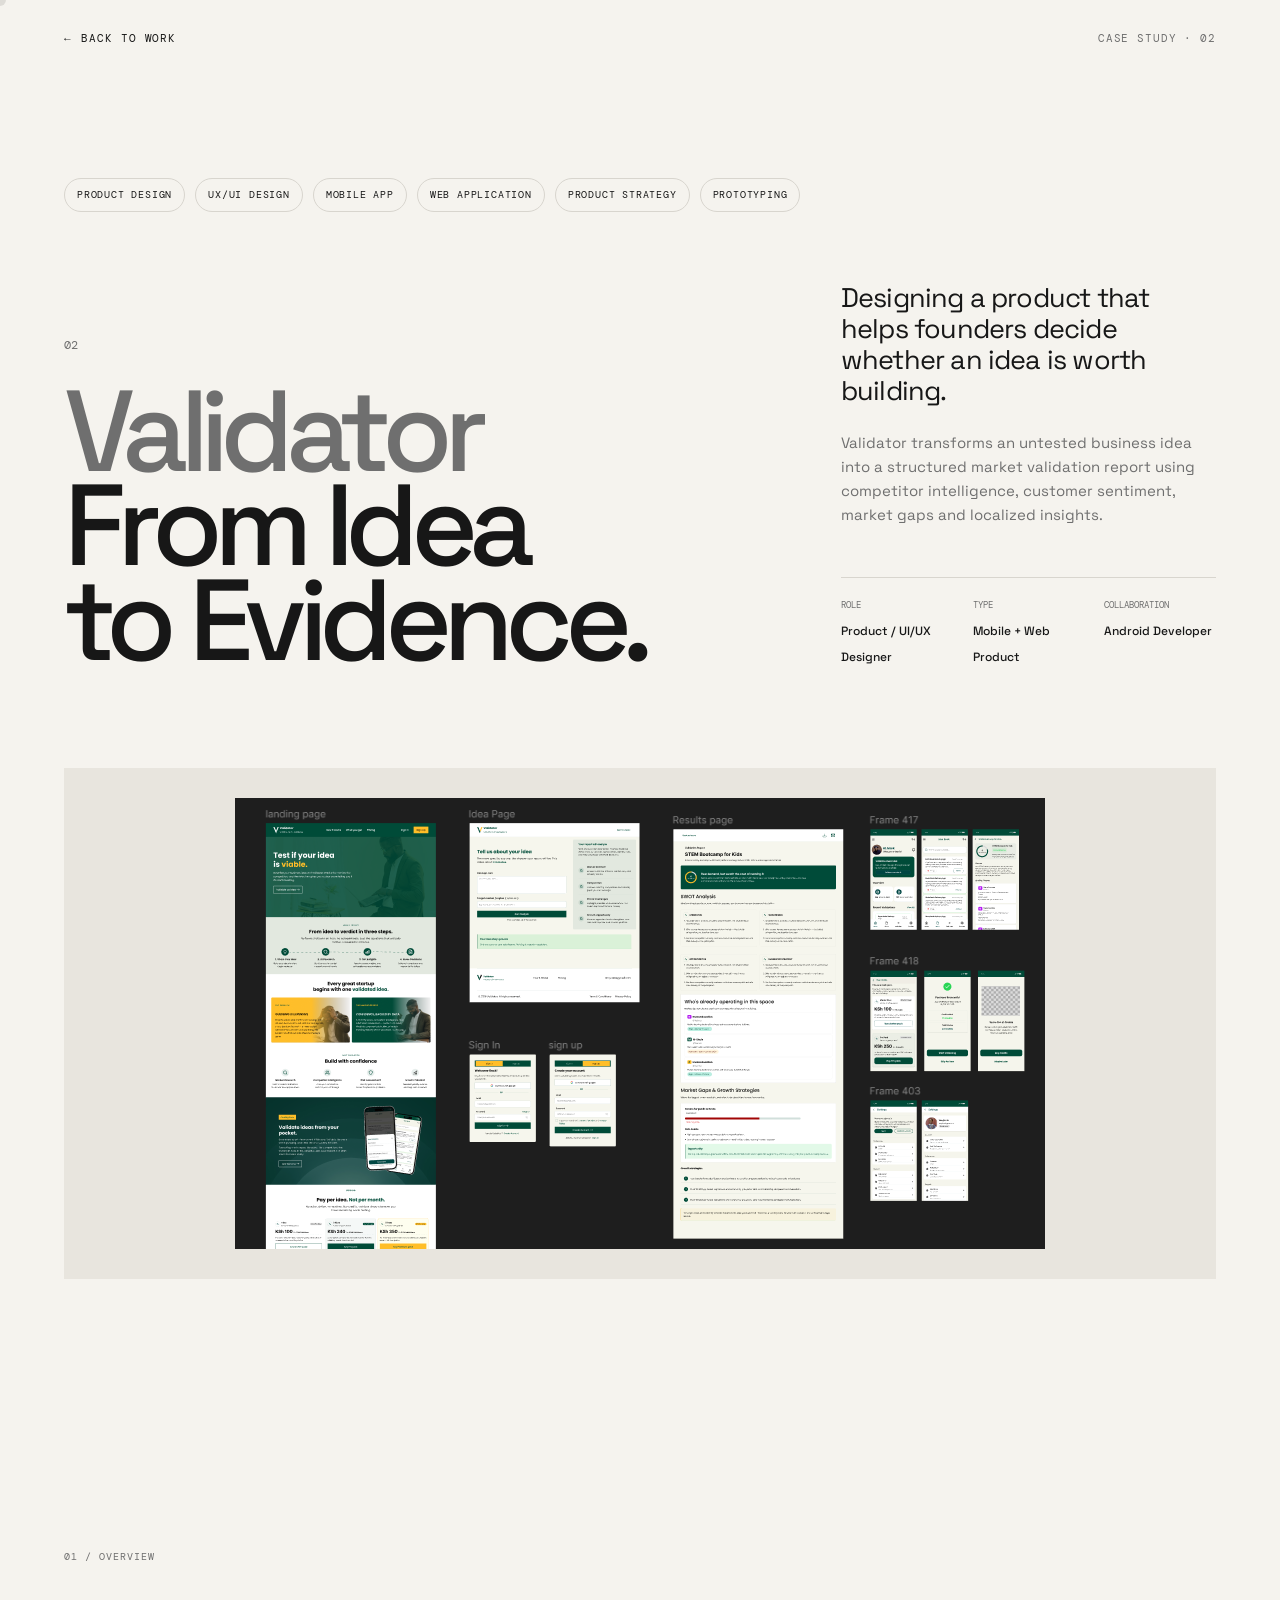
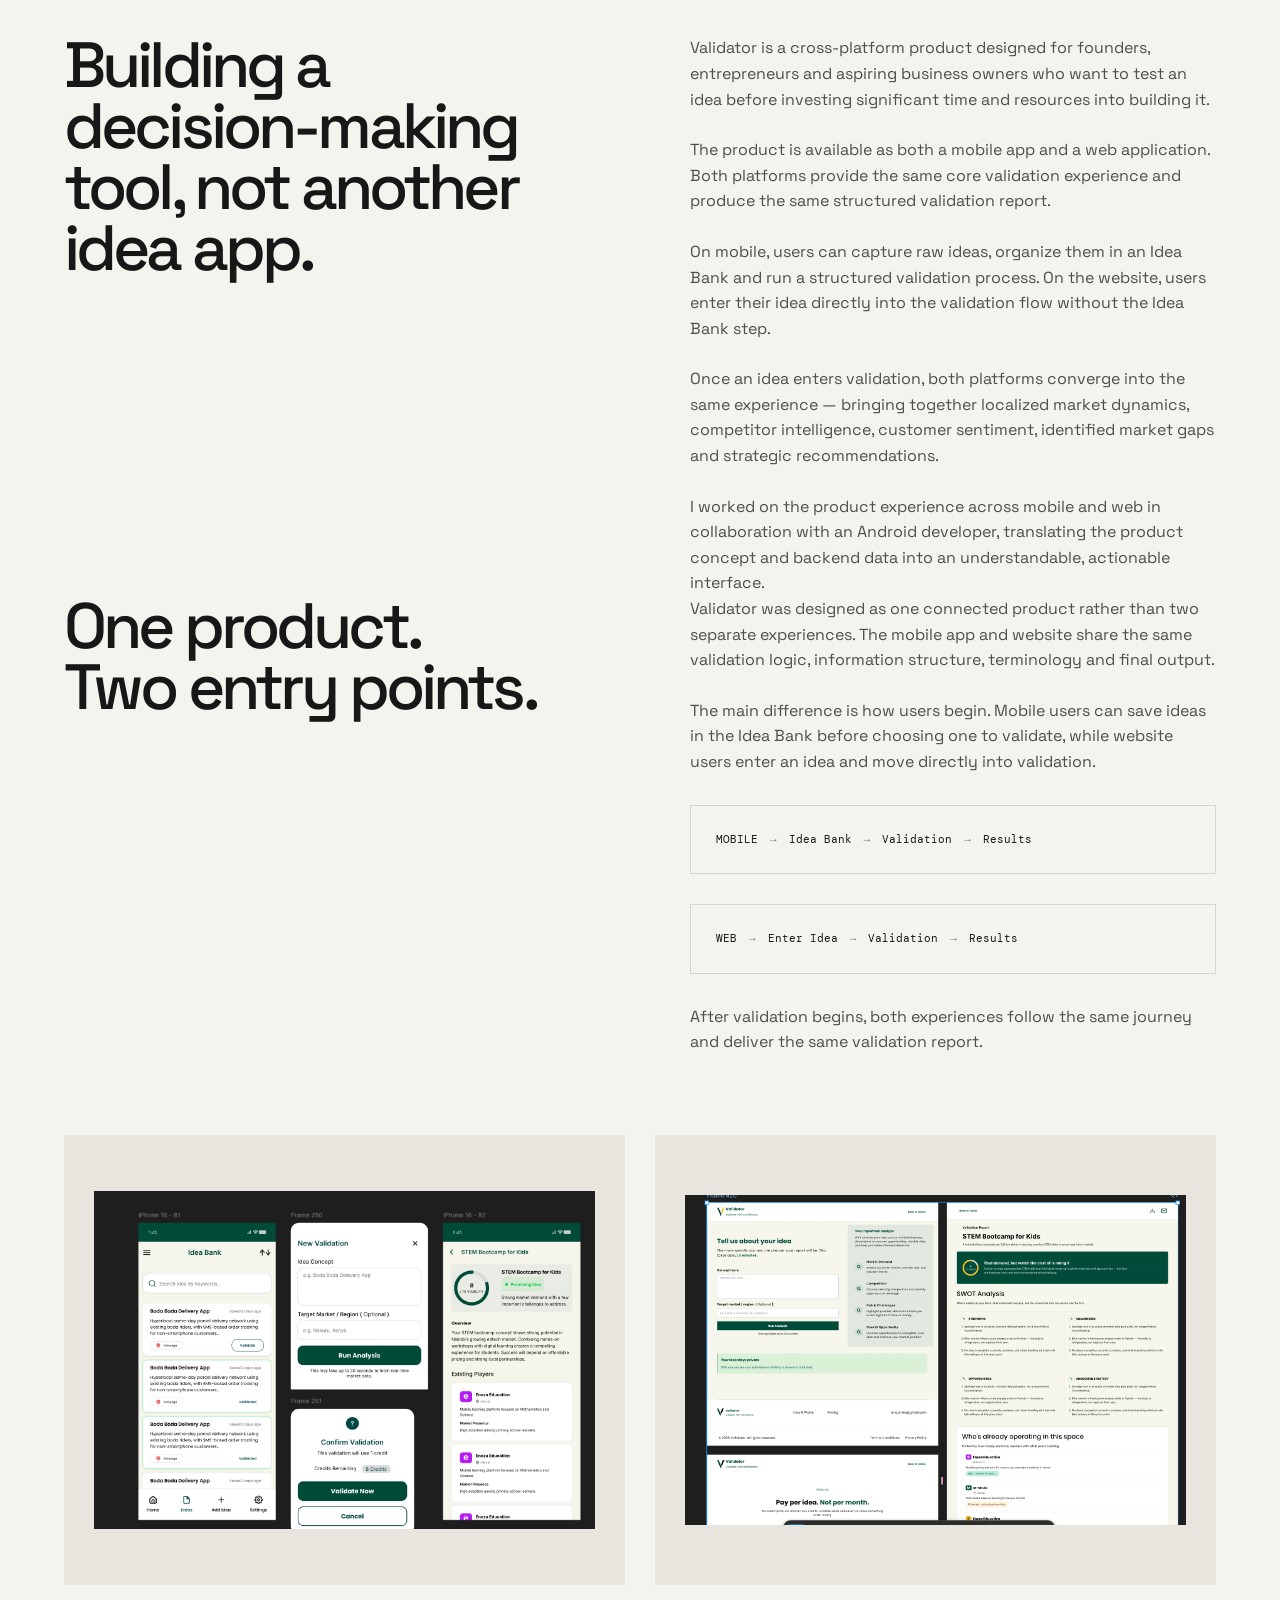
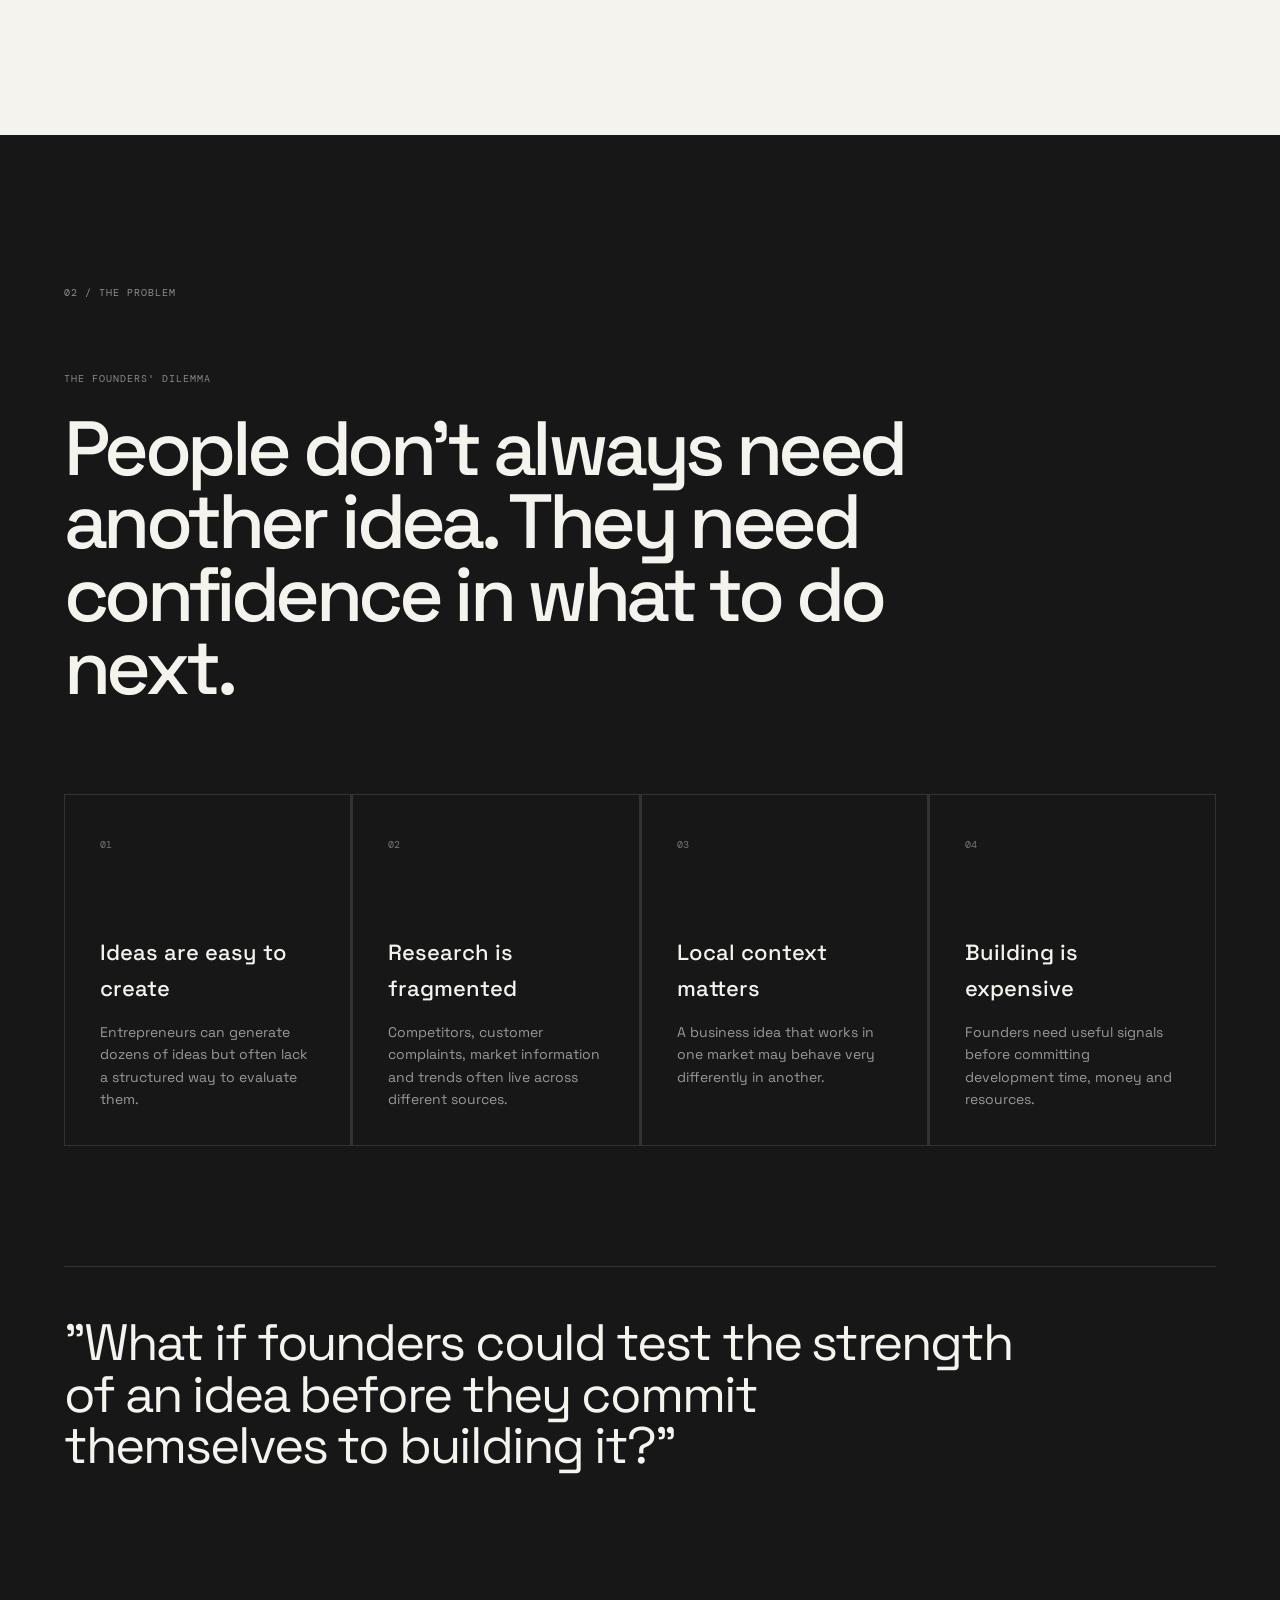
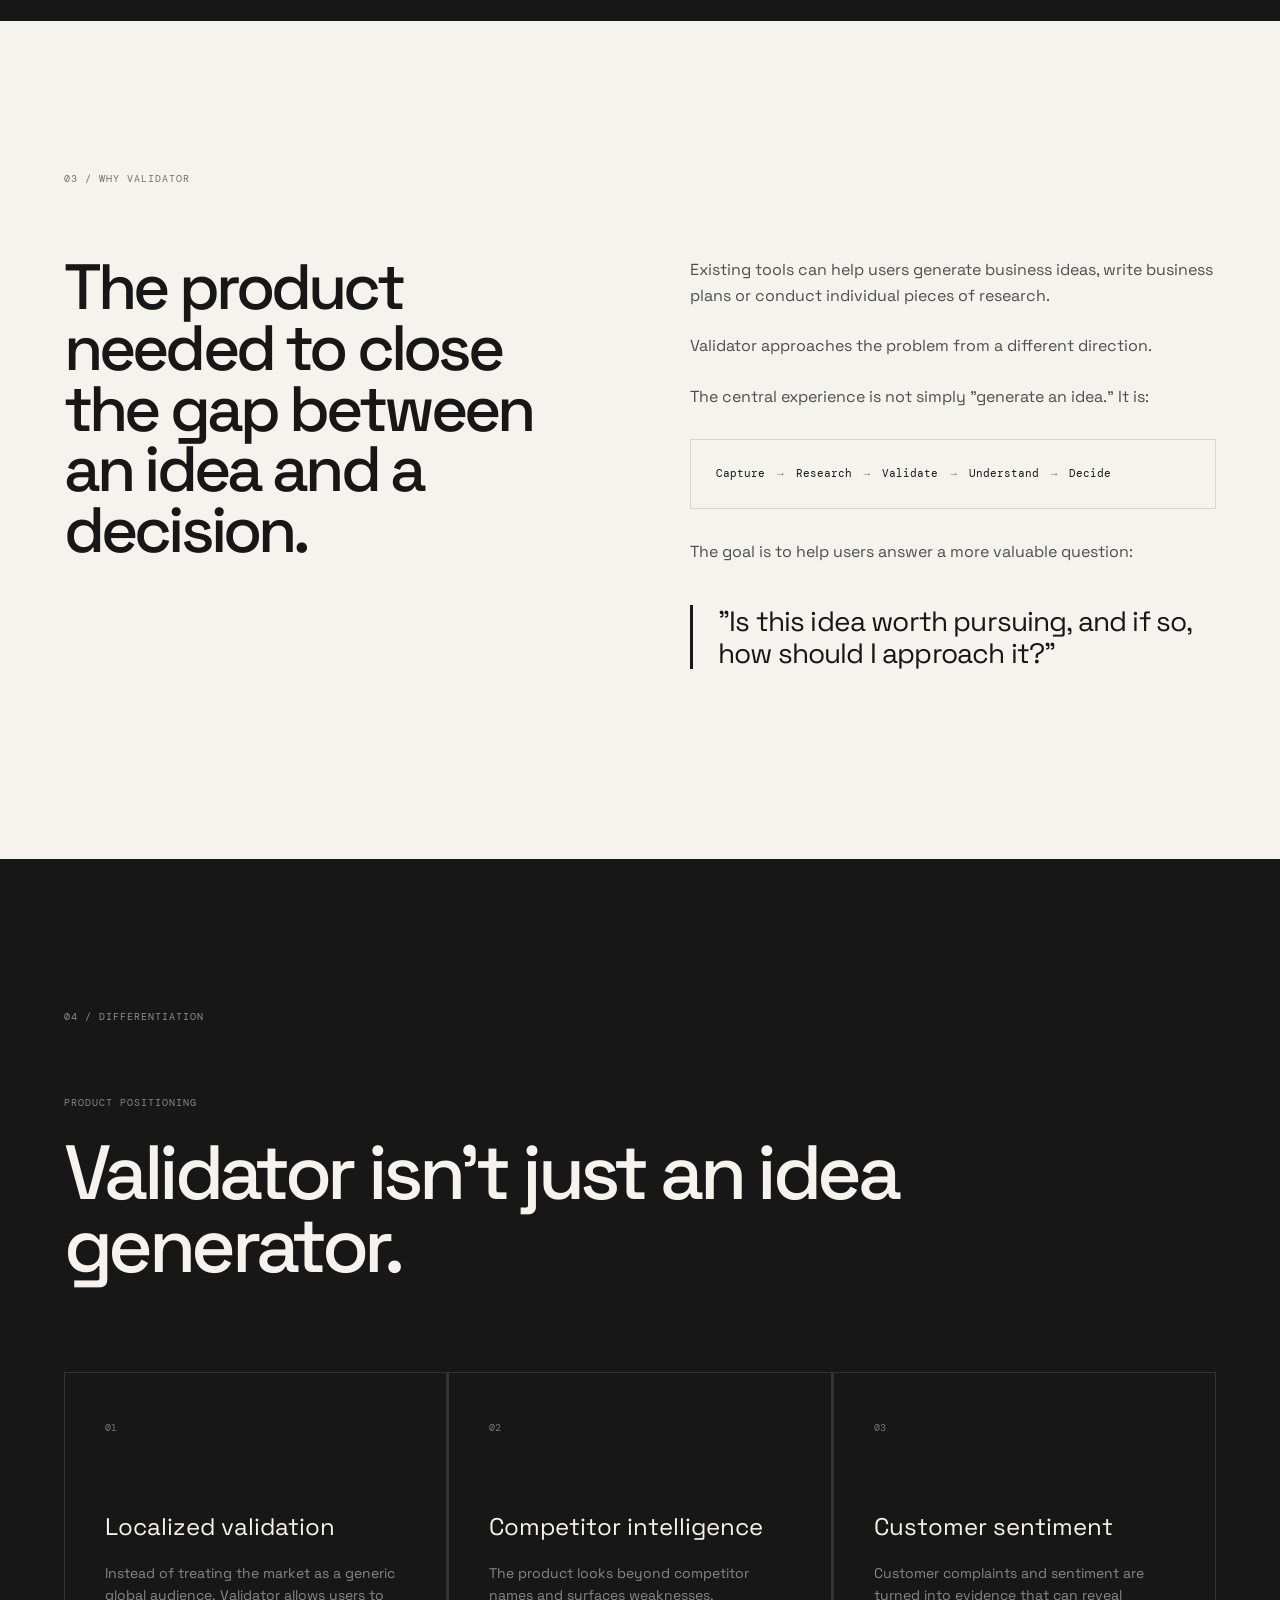
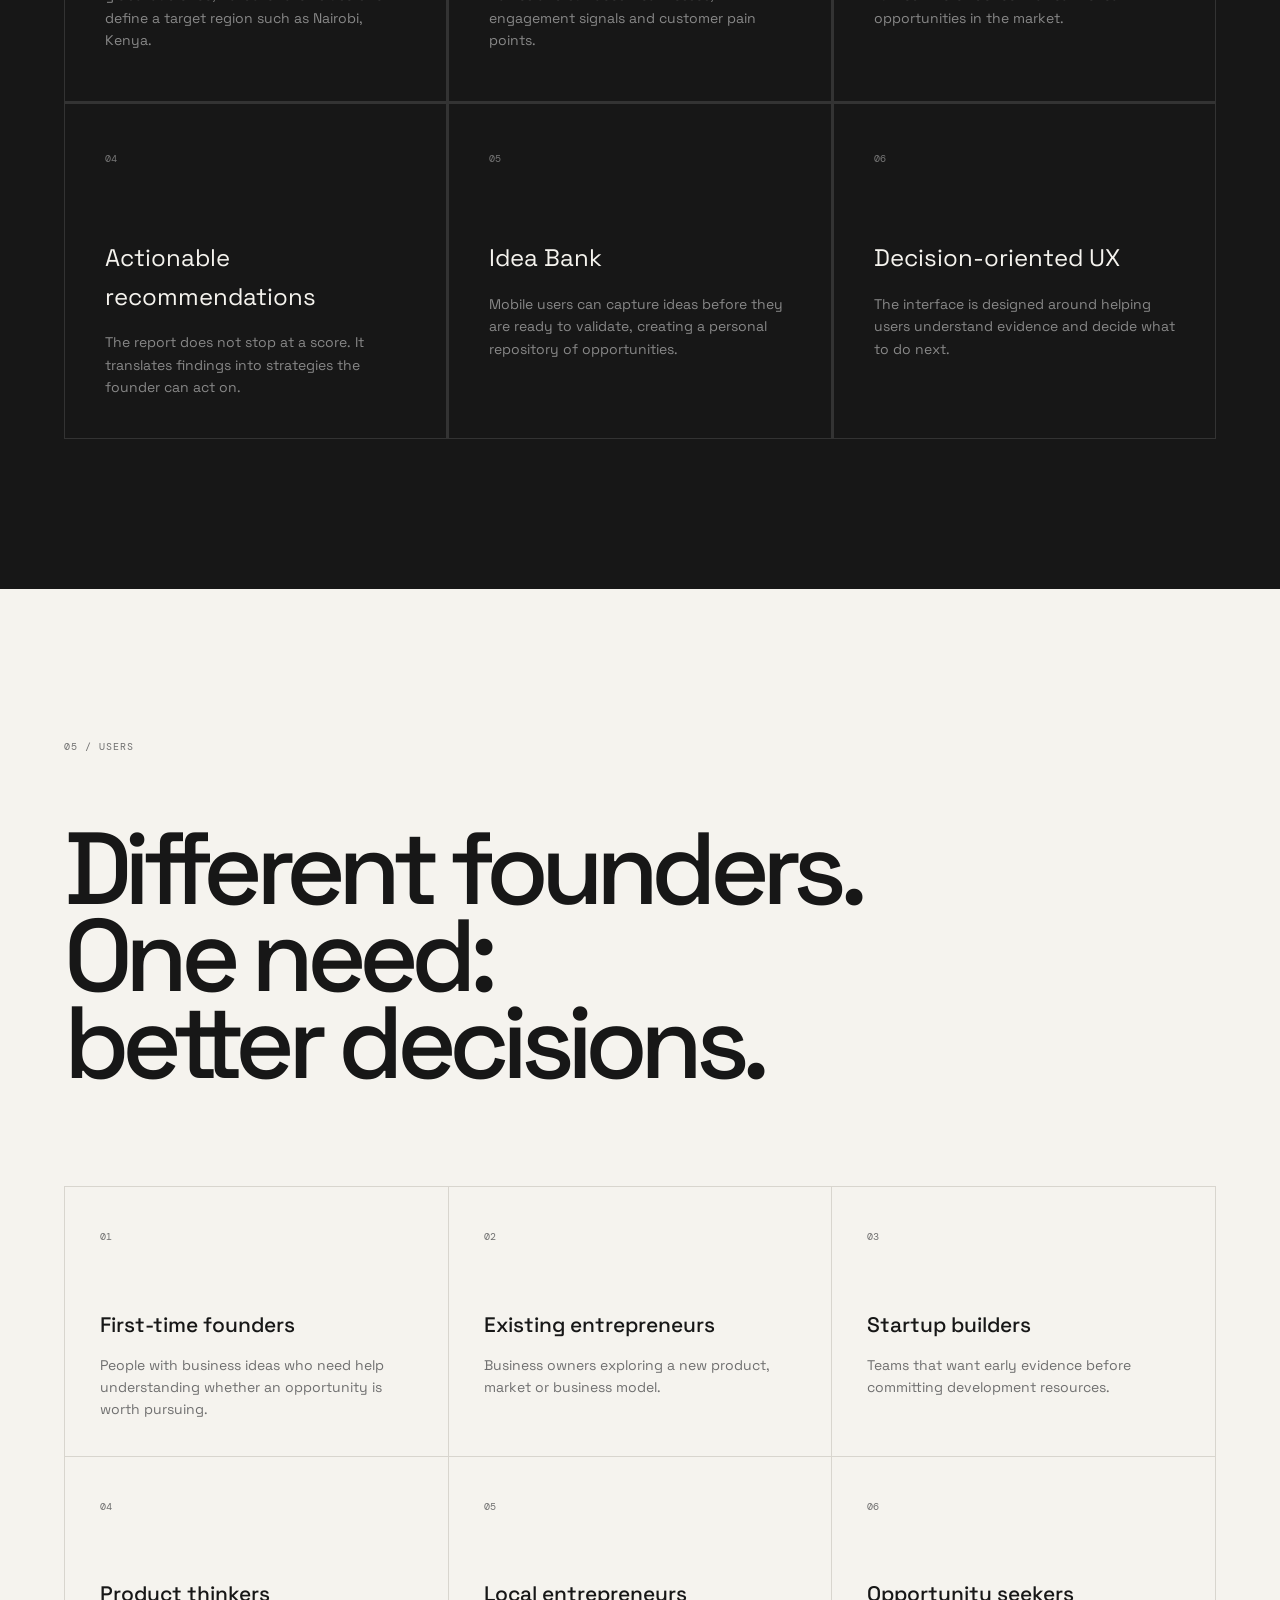
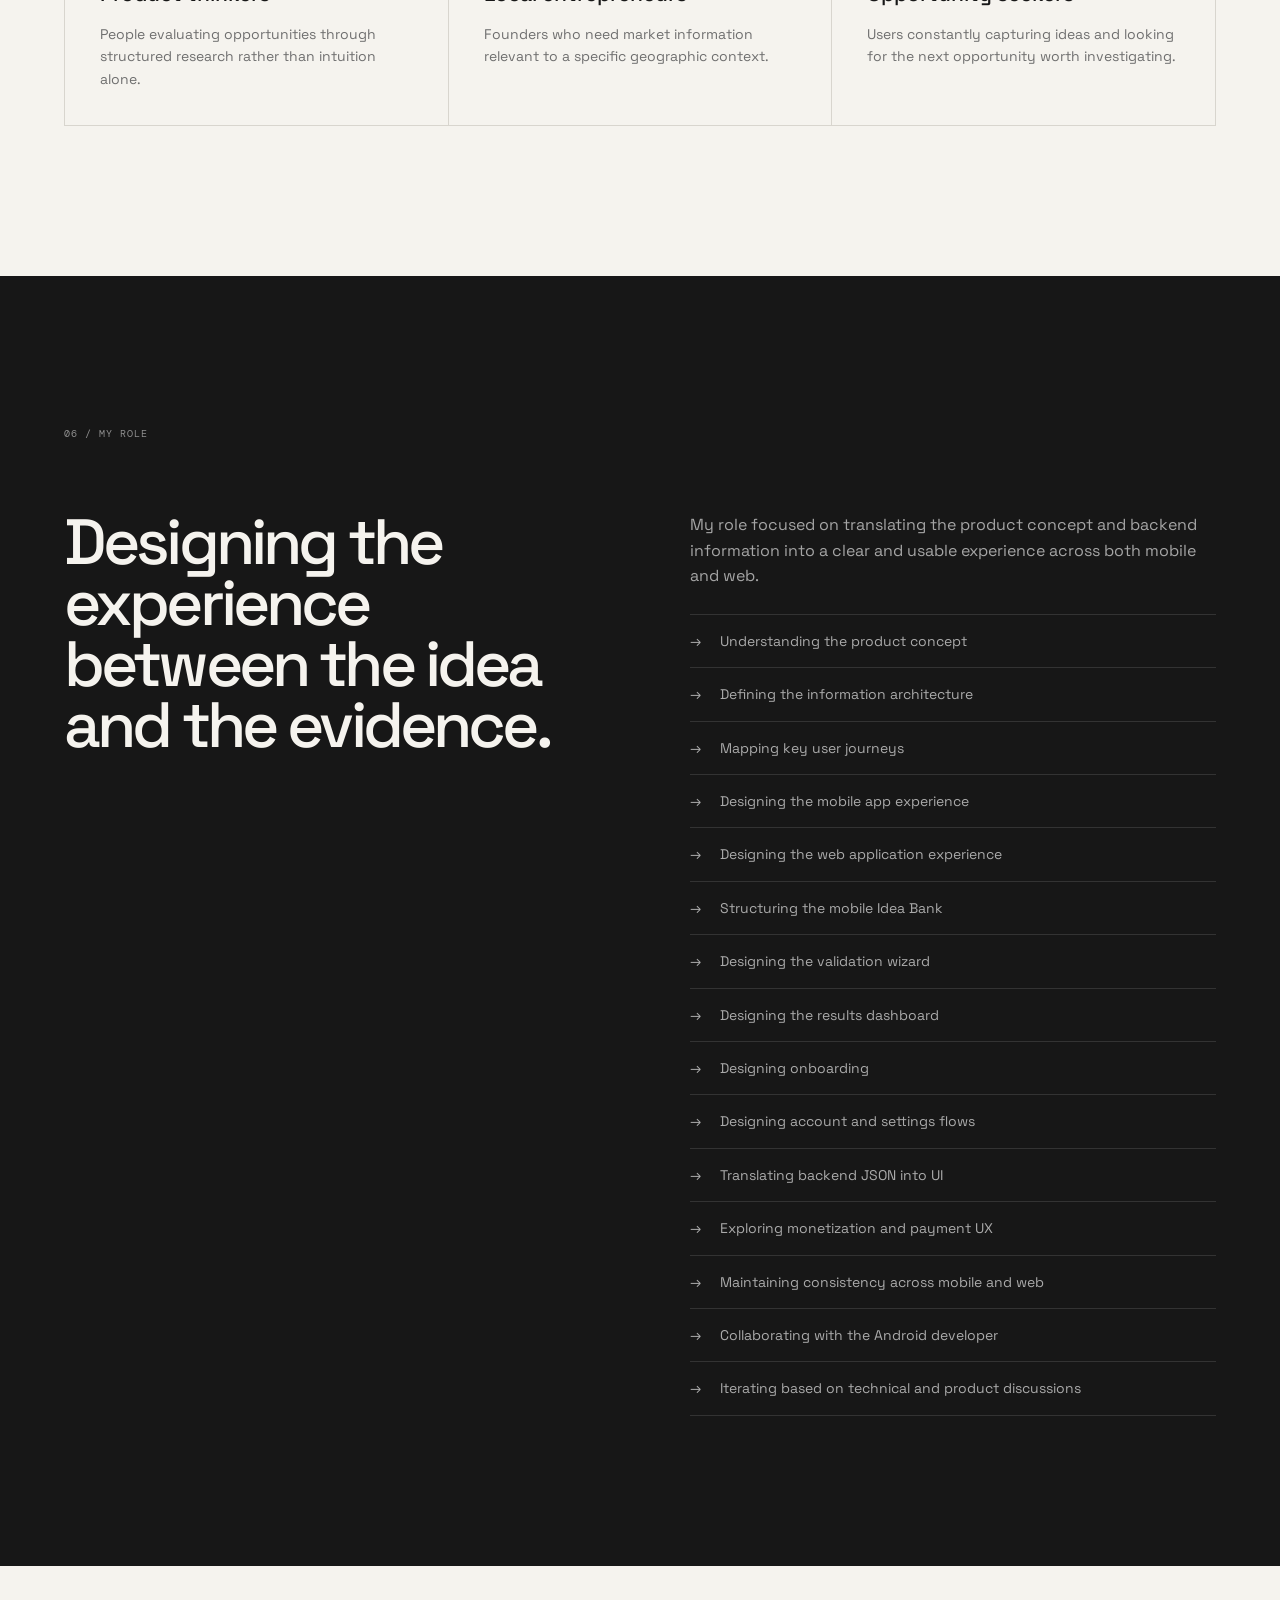
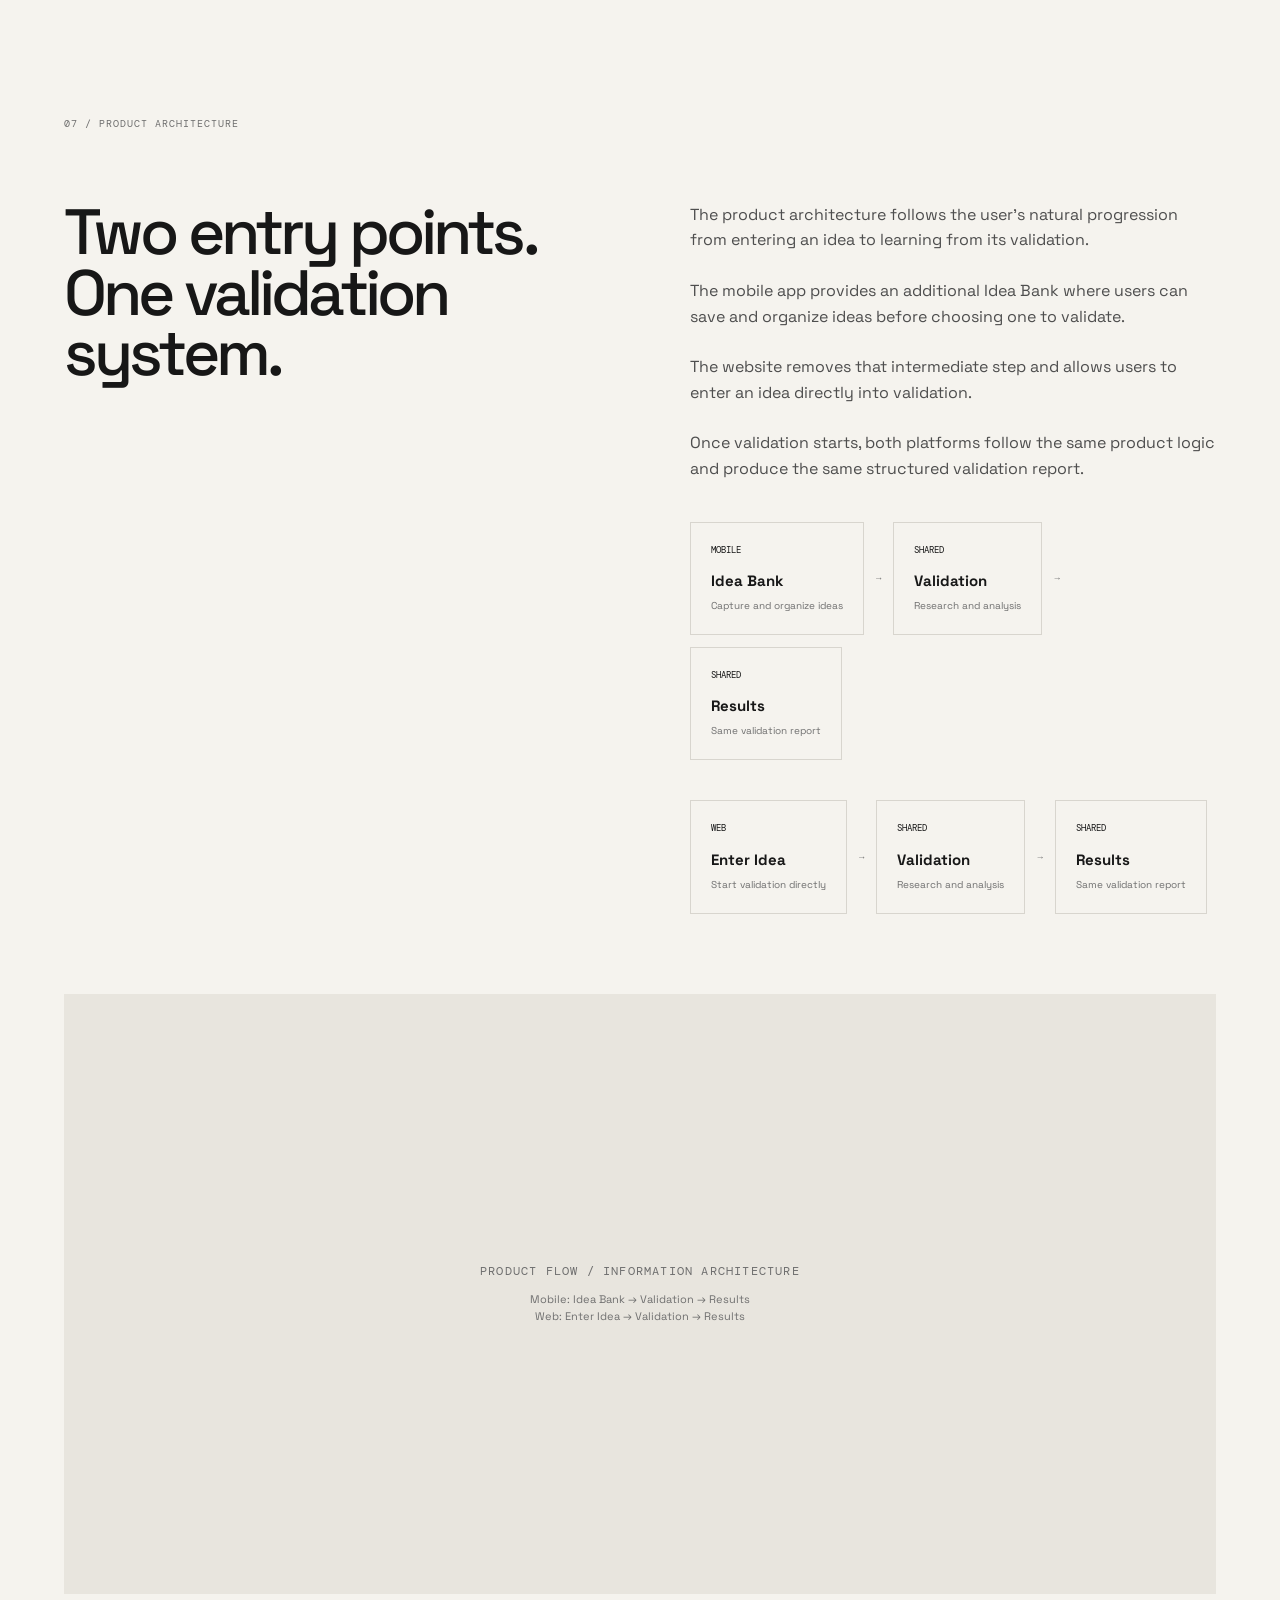
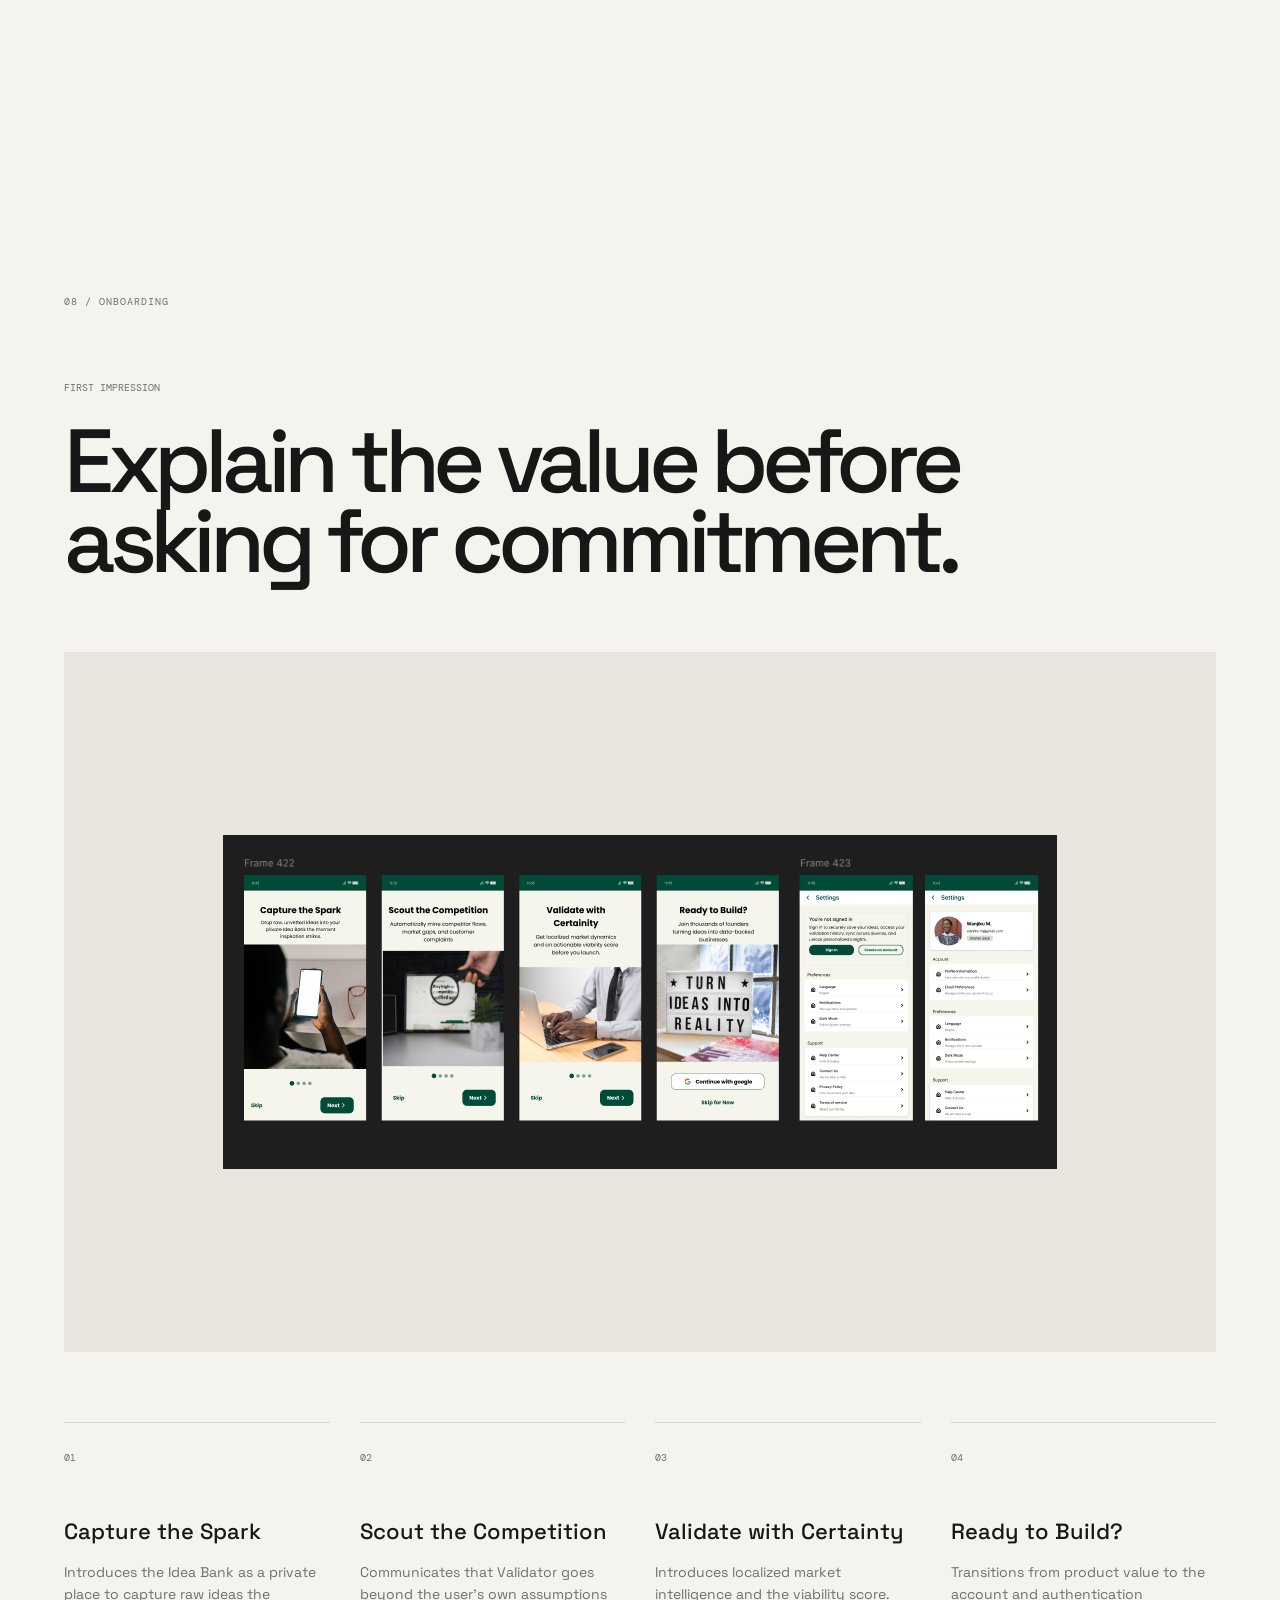
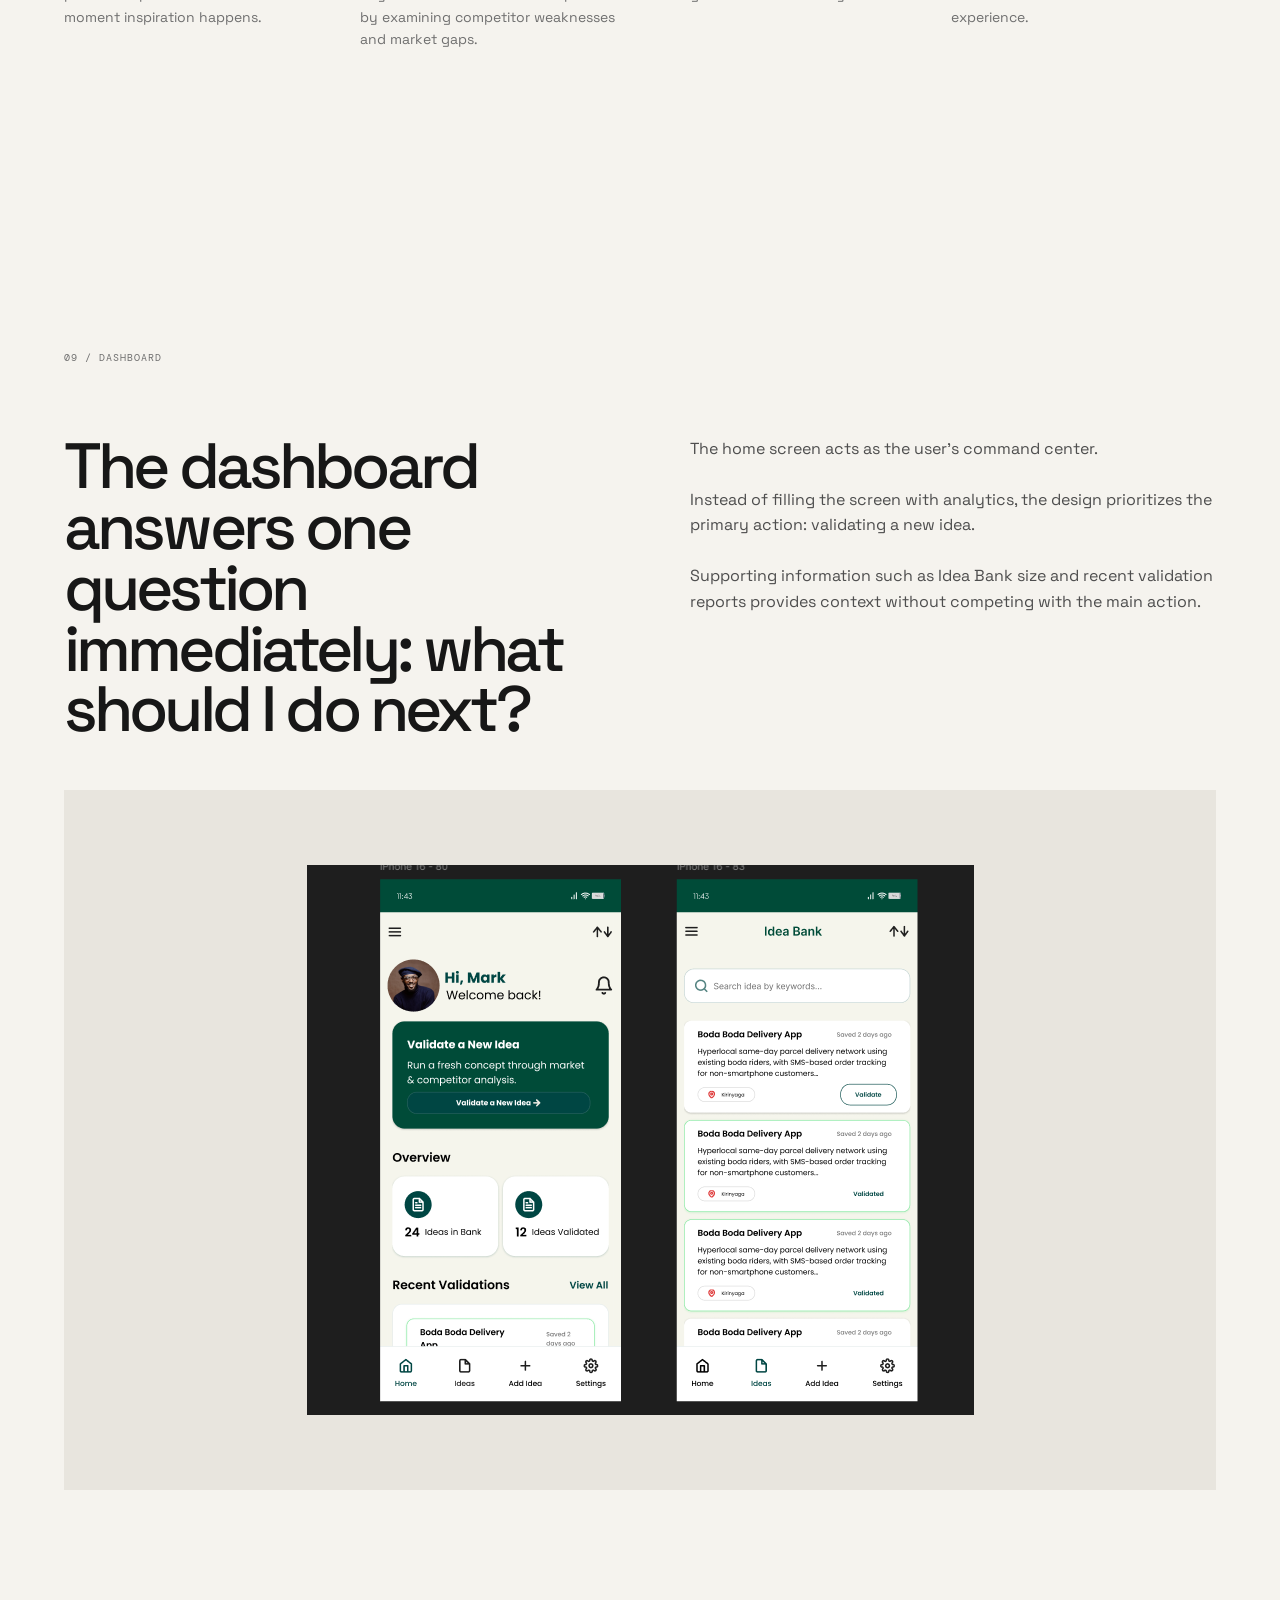
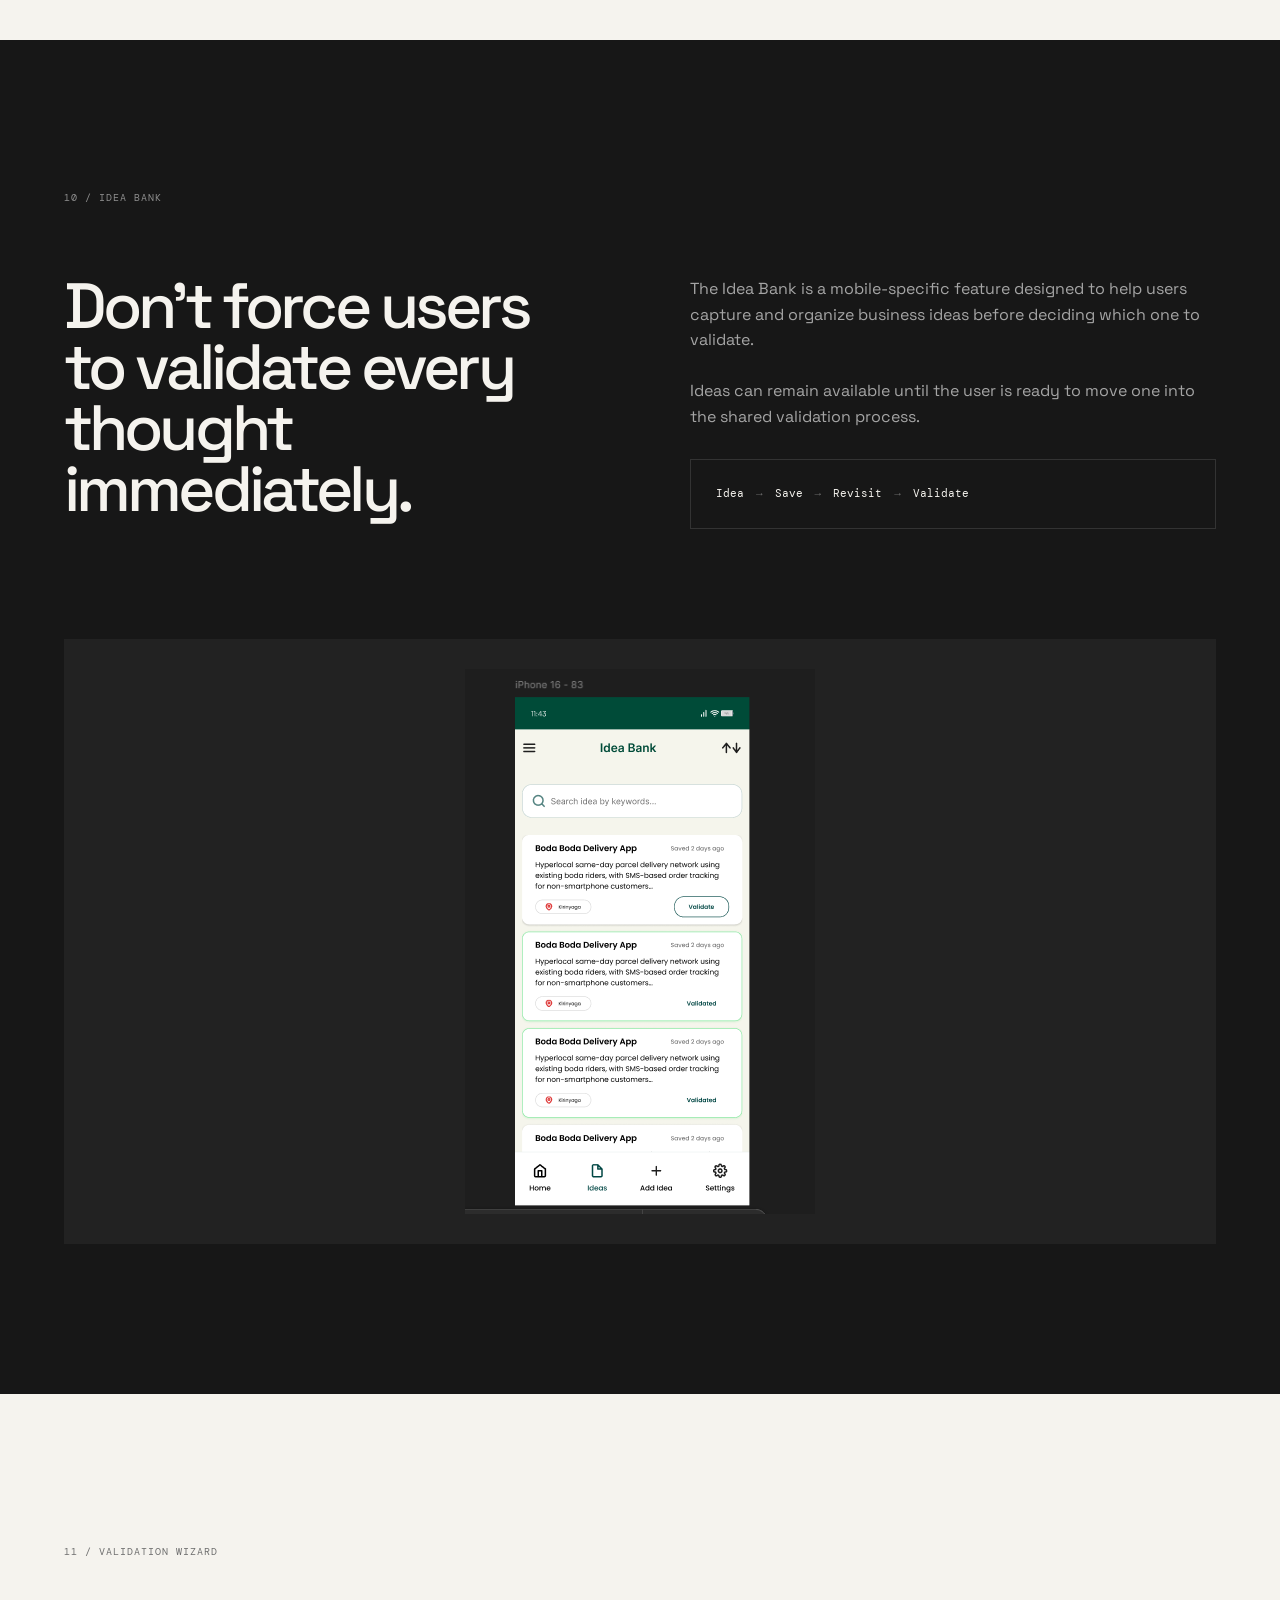
==== case-studies/validator-case-study.html @ be0c0e99 "portfolio project" ====
<!DOCTYPE html>
<html lang="en">

<head>

  <meta charset="UTF-8">

  <meta
    name="viewport"
    content="width=device-width, initial-scale=1.0"
  >

  <meta
    name="description"
    content="Validator — Product Design case study by Mercy."
  >

  <title>
    Validator — Product Design Case Study
  </title>


  <!-- GOOGLE FONTS -->

  <link rel="preconnect" href="https://fonts.googleapis.com">

  <link
    rel="preconnect"
    href="https://fonts.gstatic.com"
    crossorigin
  >

  <link
    href="https://fonts.googleapis.com/css2?family=DM+Mono:wght@300;400;500&family=Space+Grotesk:wght@300;400;500;600;700&display=swap"
    rel="stylesheet"
  >


  <!-- CSS -->

  <link
    rel="stylesheet"
    href="validator-case-study.css"
  >

</head>


<body>


  <!-- =========================================
       CUSTOM CURSOR
  ========================================== -->

  <div class="cursor"></div>


  <!-- =========================================
       NAVIGATION
  ========================================== -->

  <header class="case-nav">

    <a
      href="../index.html"
      class="back-link"
    >

      <span>←</span>

      Back to work

    </a>


    <span class="nav-label">

      Case Study · 02

    </span>

  </header>



  <!-- =========================================
       HERO
  ========================================== -->

  <main>

    <section class="case-hero">


      <div class="hero-eyebrow">

        <span>
          PRODUCT DESIGN
        </span>

        <span>
          UX/UI DESIGN
        </span>

        <span>
          MOBILE APP
        </span>

        <span>
          WEB APPLICATION
        </span>

        <span>
          PRODUCT STRATEGY
        </span>

        <span>
          PROTOTYPING
        </span>

      </div>



      <div class="hero-grid">


        <div class="hero-title-wrap">

          <p class="project-number">
            02
          </p>


          <h1>

            <em>Validator</em>

            <br>

            From Idea

            <br>

            to Evidence.

          </h1>

        </div>



        <div class="hero-description">

          <p class="hero-statement">

            Designing a product that helps founders
            decide whether an idea is worth building.

          </p>


          <p>

            Validator transforms an untested business
            idea into a structured market validation
            report using competitor intelligence,
            customer sentiment, market gaps and
            localized insights.

          </p>


          <div class="hero-meta">


            <div>

              <span>
                ROLE
              </span>

              <strong>
                Product / UI/UX Designer
              </strong>

            </div>


            <div>

              <span>
                TYPE
              </span>

              <strong>
                Mobile + Web Product
              </strong>

            </div>


            <div>

              <span>
                COLLABORATION
              </span>

              <strong>
                Android Developer
              </strong>

            </div>


          </div>

        </div>

      </div>

      <!-- HERO IMAGE -->

      <div class="hero-image">

        <div class="image-placeholder hero-screen">

             <img
        src="../images/img2.PNG"
        alt="Validator mobile application interface"
      >

        </div>

      </div>


    </section>



    <!-- =========================================
         PROJECT OVERVIEW
    ========================================== -->

    <section class="content-section intro-section">


      <div class="section-index">
        01 / OVERVIEW
      </div>


      <div class="two-column">


        <h2>

          Building a decision-making
          tool, not another idea app.

        </h2>


        <div class="body-copy">


          <p>

            Validator is a cross-platform product
            designed for founders, entrepreneurs and
            aspiring business owners who want to test
            an idea before investing significant time
            and resources into building it.

          </p>


          <p>

            The product is available as both a mobile
            app and a web application. Both platforms
            provide the same core validation experience
            and produce the same structured validation
            report.

          </p>


          <p>

            On mobile, users can capture raw ideas,
            organize them in an Idea Bank and run a
            structured validation process. On the website,
            users enter their idea directly into the
            validation flow without the Idea Bank step.

          </p>


          <p>

            Once an idea enters validation, both platforms
            converge into the same experience — bringing
            together localized market dynamics, competitor
            intelligence, customer sentiment, identified
            market gaps and strategic recommendations.

          </p>


          <p>

            I worked on the product experience across
            mobile and web in collaboration with an
            Android developer, translating the product
            concept and backend data into an understandable,
            actionable interface.

          </p>

        </div>

      </div>


      <!-- =========================================
           PRODUCT ECOSYSTEM
      ========================================== -->

      <div class="two-column">


        <h2>

          One product.
          <br>
          Two entry points.

        </h2>


        <div class="body-copy">


          <p>

            Validator was designed as one connected
            product rather than two separate experiences.

            The mobile app and website share the same
            validation logic, information structure,
            terminology and final output.

          </p>


          <p>

            The main difference is how users begin.
            Mobile users can save ideas in the Idea Bank
            before choosing one to validate, while website
            users enter an idea and move directly into
            validation.

          </p>


          <div class="flow-highlight">

            MOBILE

            <span>→</span>

            Idea Bank

            <span>→</span>

            Validation

            <span>→</span>

            Results

          </div>


          <div class="flow-highlight">

            WEB

            <span>→</span>

            Enter Idea

            <span>→</span>

            Validation

            <span>→</span>

            Results

          </div>


          <p>

            After validation begins, both experiences
            follow the same journey and deliver the
            same validation report.

          </p>

        </div>

      </div>


      <div class="design-grid two">


        <div class="design-image">

          <div class="image-placeholder">

            <img src="../images/img6.PNG" alt="">

          </div>

        </div>


        <div class="design-image">

          <div class="image-placeholder">

           <img src="../images/img5.PNG" alt="">
          </div>

        </div>


      </div>


    </section>



    <!-- =========================================
         THE PROBLEM
    ========================================== -->

    <section class="dark-section">


      <div class="section-index light">
        02 / THE PROBLEM
      </div>


      <div class="dark-heading">

        <p>
          THE FOUNDERS' DILEMMA
        </p>

        <h2>

          People don't always need
          another idea. They need
          confidence in what to do next.

        </h2>

      </div>



      <div class="problem-grid">


        <article class="problem-card">

          <span>
            01
          </span>

          <h3>
            Ideas are easy to create
          </h3>

          <p>

            Entrepreneurs can generate dozens
            of ideas but often lack a structured
            way to evaluate them.

          </p>

        </article>



        <article class="problem-card">

          <span>
            02
          </span>

          <h3>
            Research is fragmented
          </h3>

          <p>

            Competitors, customer complaints,
            market information and trends often
            live across different sources.

          </p>

        </article>



        <article class="problem-card">

          <span>
            03
          </span>

          <h3>
            Local context matters
          </h3>

          <p>

            A business idea that works in one
            market may behave very differently
            in another.

          </p>

        </article>



        <article class="problem-card">

          <span>
            04
          </span>

          <h3>
            Building is expensive
          </h3>

          <p>

            Founders need useful signals before
            committing development time,
            money and resources.

          </p>

        </article>


      </div>



      <div class="quote-block">

        <p>

          "What if founders could test the
          strength of an idea before they
          commit themselves to building it?"

        </p>

      </div>


    </section>



    <!-- =========================================
         WHY VALIDATOR
    ========================================== -->

    <section class="content-section">


      <div class="section-index">
        03 / WHY VALIDATOR
      </div>


      <div class="two-column">


        <h2>

          The product needed to
          close the gap between
          an idea and a decision.

        </h2>


        <div class="body-copy">

          <p>

            Existing tools can help users generate
            business ideas, write business plans or
            conduct individual pieces of research.

          </p>


          <p>

            Validator approaches the problem from
            a different direction.

          </p>


          <p>

            The central experience is not simply
            "generate an idea." It is:

          </p>


          <div class="flow-highlight">

            Capture

            <span>→</span>

            Research

            <span>→</span>

            Validate

            <span>→</span>

            Understand

            <span>→</span>

            Decide

          </div>


          <p>

            The goal is to help users answer a more
            valuable question:

          </p>


          <blockquote class="inline-quote">

            "Is this idea worth pursuing,
            and if so, how should I approach it?"

          </blockquote>

        </div>

      </div>


    </section>



    <!-- =========================================
         WHAT MAKES VALIDATOR DIFFERENT
    ========================================== -->

    <section class="dark-section">


      <div class="section-index light">
        04 / DIFFERENTIATION
      </div>


      <div class="dark-heading">

        <p>
          PRODUCT POSITIONING
        </p>

        <h2>

          Validator isn't just
          an idea generator.

        </h2>

      </div>


      <div class="difference-grid">


        <article>

          <span>
            01
          </span>

          <h3>
            Localized validation
          </h3>

          <p>

            Instead of treating the market as
            a generic global audience, Validator
            allows users to define a target region
            such as Nairobi, Kenya.

          </p>

        </article>



        <article>

          <span>
            02
          </span>

          <h3>
            Competitor intelligence
          </h3>

          <p>

            The product looks beyond competitor
            names and surfaces weaknesses,
            engagement signals and customer
            pain points.

          </p>

        </article>



        <article>

          <span>
            03
          </span>

          <h3>
            Customer sentiment
          </h3>

          <p>

            Customer complaints and sentiment
            are turned into evidence that can
            reveal opportunities in the market.

          </p>

        </article>



        <article>

          <span>
            04
          </span>

          <h3>
            Actionable recommendations
          </h3>

          <p>

            The report does not stop at a score.
            It translates findings into strategies
            the founder can act on.

          </p>

        </article>



        <article>

          <span>
            05
          </span>

          <h3>
            Idea Bank
          </h3>

          <p>

            Mobile users can capture ideas before
            they are ready to validate, creating a
            personal repository of opportunities.

          </p>

        </article>



        <article>

          <span>
            06
          </span>

          <h3>
            Decision-oriented UX
          </h3>

          <p>

            The interface is designed around
            helping users understand evidence
            and decide what to do next.

          </p>

        </article>


      </div>


    </section>



    <!-- =========================================
         TARGET USERS
    ========================================== -->

    <section class="content-section">


      <div class="section-index">
        05 / USERS
      </div>


      <h2 class="large-heading">

        Different founders.
        <br>
        One need:
        <br>
        better decisions.

      </h2>


      <div class="audience-grid">


        <article>

          <span>
            01
          </span>

          <h3>
            First-time founders
          </h3>

          <p>

            People with business ideas who
            need help understanding whether
            an opportunity is worth pursuing.

          </p>

        </article>



        <article>

          <span>
            02
          </span>

          <h3>
            Existing entrepreneurs
          </h3>

          <p>

            Business owners exploring a new
            product, market or business model.

          </p>

        </article>



        <article>

          <span>
            03
          </span>

          <h3>
            Startup builders
          </h3>

          <p>

            Teams that want early evidence
            before committing development
            resources.

          </p>

        </article>



        <article>

          <span>
            04
          </span>

          <h3>
            Product thinkers
          </h3>

          <p>

            People evaluating opportunities
            through structured research rather
            than intuition alone.

          </p>

        </article>



        <article>

          <span>
            05
          </span>

          <h3>
            Local entrepreneurs
          </h3>

          <p>

            Founders who need market information
            relevant to a specific geographic
            context.

          </p>

        </article>



        <article>

          <span>
            06
          </span>

          <h3>
            Opportunity seekers
          </h3>

          <p>

            Users constantly capturing ideas
            and looking for the next opportunity
            worth investigating.

          </p>

        </article>


      </div>


    </section>



    <!-- =========================================
         MY ROLE
    ========================================== -->

    <section class="dark-section">


      <div class="section-index light">
        06 / MY ROLE
      </div>


      <div class="two-column light-column">


        <h2>

          Designing the experience
          between the idea and
          the evidence.

        </h2>


        <div class="body-copy light-copy">


          <p>

            My role focused on translating the
            product concept and backend information
            into a clear and usable experience across
            both mobile and web.

          </p>


          <ul class="role-list light-list">

            <li>
              Understanding the product concept
            </li>

            <li>
              Defining the information architecture
            </li>

            <li>
              Mapping key user journeys
            </li>

            <li>
              Designing the mobile app experience
            </li>

            <li>
              Designing the web application experience
            </li>

            <li>
              Structuring the mobile Idea Bank
            </li>

            <li>
              Designing the validation wizard
            </li>

            <li>
              Designing the results dashboard
            </li>

            <li>
              Designing onboarding
            </li>

            <li>
              Designing account and settings flows
            </li>

            <li>
              Translating backend JSON into UI
            </li>

            <li>
              Exploring monetization and payment UX
            </li>

            <li>
              Maintaining consistency across mobile
              and web
            </li>

            <li>
              Collaborating with the Android developer
            </li>

            <li>
              Iterating based on technical and
              product discussions
            </li>

          </ul>

        </div>

      </div>


    </section>



    <!-- =========================================
         PRODUCT ARCHITECTURE
    ========================================== -->

    <section class="content-section">


      <div class="section-index">
        07 / PRODUCT ARCHITECTURE
      </div>


      <div class="two-column">


        <h2>

          Two entry points.
          <br>
          One validation system.

        </h2>


        <div class="body-copy">

          <p>

            The product architecture follows the
            user's natural progression from entering
            an idea to learning from its validation.

          </p>


          <p>

            The mobile app provides an additional
            Idea Bank where users can save and
            organize ideas before choosing one to
            validate.

          </p>


          <p>

            The website removes that intermediate
            step and allows users to enter an idea
            directly into validation.

          </p>


          <p>

            Once validation starts, both platforms
            follow the same product logic and produce
            the same structured validation report.

          </p>


          <div class="architecture-flow">

            <div>

              <span>
                MOBILE
              </span>

              <strong>
                Idea Bank
              </strong>

              <small>
                Capture and organize ideas
              </small>

            </div>


            <span>
              →
            </span>


            <div>

              <span>
                SHARED
              </span>

              <strong>
                Validation
              </strong>

              <small>
                Research and analysis
              </small>

            </div>


            <span>
              →
            </span>


            <div>

              <span>
                SHARED
              </span>

              <strong>
                Results
              </strong>

              <small>
                Same validation report
              </small>

            </div>

          </div>


          <div class="architecture-flow">

            <div>

              <span>
                WEB
              </span>

              <strong>
                Enter Idea
              </strong>

              <small>
                Start validation directly
              </small>

            </div>


            <span>
              →
            </span>


            <div>

              <span>
                SHARED
              </span>

              <strong>
                Validation
              </strong>

              <small>
                Research and analysis
              </small>

            </div>


            <span>
              →
            </span>


            <div>

              <span>
                SHARED
              </span>

              <strong>
                Results
              </strong>

              <small>
                Same validation report
              </small>

            </div>

          </div>

        </div>

      </div>


      <div class="design-image">

        <div class="image-placeholder tall">

          <span>
            PRODUCT FLOW / INFORMATION ARCHITECTURE
          </span>

          <small>
            Mobile: Idea Bank → Validation → Results
            <br>
            Web: Enter Idea → Validation → Results
          </small>

        </div>

      </div>


    </section>



    <!-- =========================================
         ONBOARDING
    ========================================== -->

    <section class="feature-section">


      <div class="section-index">
        08 / ONBOARDING
      </div>


      <div class="feature-heading">

        <p>
          FIRST IMPRESSION
        </p>

        <h2>

          Explain the value
          before asking for commitment.

        </h2>

      </div>


      <div class="large-design-image">

        <div class="image-placeholder huge">
        <img src="../images/img7.PNG" alt="">

        </div>

      </div>


      <div class="onboarding-grid">


        <article>

          <span>01</span>

          <h3>
            Capture the Spark
          </h3>

          <p>

            Introduces the Idea Bank as a private
            place to capture raw ideas the moment
            inspiration happens.

          </p>

        </article>


        <article>

          <span>02</span>

          <h3>
            Scout the Competition
          </h3>

          <p>

            Communicates that Validator goes beyond
            the user's own assumptions by examining
            competitor weaknesses and market gaps.

          </p>

        </article>


        <article>

          <span>03</span>

          <h3>
            Validate with Certainty
          </h3>

          <p>

            Introduces localized market intelligence
            and the viability score.

          </p>

        </article>


        <article>

          <span>04</span>

          <h3>
            Ready to Build?
          </h3>

          <p>

            Transitions from product value to the
            account and authentication experience.

          </p>

        </article>


      </div>


    </section>



    <!-- =========================================
         HOME DASHBOARD
    ========================================== -->

    <section class="content-section">


      <div class="section-index">
        09 / DASHBOARD
      </div>


      <div class="two-column">


        <h2>

          The dashboard answers
          one question immediately:
          what should I do next?

        </h2>


        <div class="body-copy">

          <p>

            The home screen acts as the user's
            command center.

          </p>


          <p>

            Instead of filling the screen with
            analytics, the design prioritizes the
            primary action: validating a new idea.

          </p>


          <p>

            Supporting information such as Idea
            Bank size and recent validation reports
            provides context without competing
            with the main action.

          </p>

        </div>

      </div>


      <div class="large-design-image">

        <div class="image-placeholder huge">

        <img src="../images/img8.PNG" alt="">
        </div>

      </div>


    </section>



    <!-- =========================================
         IDEA BANK
    ========================================== -->

    <section class="dark-section">


      <div class="section-index light">
        10 / IDEA BANK
      </div>


      <div class="two-column light-column">


        <h2>

          Don't force users to
          validate every thought
          immediately.

        </h2>


        <div class="body-copy light-copy">

          <p>

            The Idea Bank is a mobile-specific
            feature designed to help users capture
            and organize business ideas before
            deciding which one to validate.

          </p>


          <p>

            Ideas can remain available until the
            user is ready to move one into the
            shared validation process.

          </p>


          <div class="flow-highlight dark-highlight">

            Idea

            <span>→</span>

            Save

            <span>→</span>

            Revisit

            <span>→</span>

            Validate

          </div>

        </div>

      </div>


      <div class="design-image dark-image">

        <div class="image-placeholder">

          <img src="../images/img9.PNG" alt="">
        </div>

      </div>


    </section>



    <!-- =========================================
         VALIDATION WIZARD
    ========================================== -->

    <section class="feature-section">


      <div class="section-index">
        11 / VALIDATION WIZARD
      </div>


      <div class="feature-heading">

        <p>
          SHARED VALIDATION EXPERIENCE
        </p>

        <h2>

          The same validation journey
          across mobile and web.

        </h2>

      </div>


      <div class="two-column feature-copy">


        <div></div>


        <div class="body-copy">

          <p>

            Whether users arrive from the mobile
            Idea Bank or enter an idea directly on
            the website, the validation process
            follows the same structure.

          </p>


          <p>

            The experience captures four important
            dimensions:

          </p>


          <ul class="feature-list">

            <li>
              Idea title
            </li>

            <li>
              Core concept
            </li>

            <li>
              Target market / region
            </li>

            <li>
              Industry vertical
            </li>

          </ul>


          <p>

            The structured flow keeps the experience
            focused while giving the validation engine
            the context it needs to generate the report.

          </p>

        </div>

      </div>


      <div class="design-grid two">


        <div class="design-image">

          <div class="image-placeholder">

            <img src="../images/img12.PNG" alt="">
          </div>

        </div>


        <div class="design-image">

          <div class="image-placeholder">
<img src="../images/img11.PNG" alt="">

          </div>

        </div>


      </div>


    </section>



    <!-- =========================================
         PAYMENT DECISION
    ========================================== -->

    <section class="dark-section payment-section">


      <div class="section-index light">
        12 / PRODUCT DECISION
      </div>


      <div class="dark-heading">

        <p>
          A CHALLENGE WE HAD TO RESOLVE
        </p>

        <h2>

          Should users pay before
          receiving the report?

        </h2>

      </div>


      <div class="payment-grid">


        <article class="payment-option">

          <span>
            OPTION A
          </span>

          <h3>
            Generate first.
            Pay later.
          </h3>

          <ul>

            <li>
              Lower initial friction
            </li>

            <li>
              Users experience the full value
              before paying
            </li>

            <li>
              But analysis resources are consumed
              before payment
            </li>

            <li>
              Creates potential for unpaid reports
            </li>

          </ul>

        </article>



        <article class="payment-option selected">

          <span>
            OPTION B
          </span>

          <h3>
            Pay first.
            Generate second.
          </h3>

          <ul>

            <li>
              Confirms purchase intent
            </li>

            <li>
              Protects the cost of generating
              real-time analysis
            </li>

            <li>
              Reduces abuse and unnecessary
              report generation
            </li>

            <li>
              Establishes a clearer premium
              product boundary
            </li>

          </ul>

        </article>


      </div>


      <div class="decision-callout">

        <span>
          DECISION
        </span>

        <h3>

          Payment happens before the
          validation report is generated.

        </h3>

        <p>

          This wasn't simply a visual or checkout
          decision. The Android developer helped
          clarify the technical and business
          implications of generating a report before
          payment.

        </p>

        <p>

          Because the validation process can require
          real-time market research and backend
          processing, generating a report has an
          actual cost. Requiring payment first creates
          a stronger connection between the paid
          action and the resource-intensive analysis.

        </p>

      </div>


    </section>



    <!-- =========================================
         RESULTS
    ========================================== -->

    <section class="feature-section">


      <div class="section-index">
        13 / RESULTS EXPERIENCE
      </div>


      <div class="feature-heading">

        <p>
          THE MOMENT OF VALUE
        </p>

        <h2>

          A complex backend response
          needed to become a simple
          human decision.

        </h2>

      </div>


      <div class="large-design-image">

        <div class="image-placeholder huge">
<img src="../images/img10.PNG" alt="">

        </div>

      </div>


      <p class="feature-caption">

        The results experience transforms structured
        backend data into a visual report covering
        viability, SWOT analysis, competitors,
        customer sentiment, market vulnerabilities
        and strategic opportunities.

        The same core results and validation output
        are available across mobile and web.

      </p>


    </section>



    <!-- =========================================
         BACKEND TO UI
    ========================================== -->

    <section class="content-section">


      <div class="section-index">
        14 / DATA TO INTERFACE
      </div>


      <div class="two-column">


        <h2>

          Designing the interface
          around the data model.

        </h2>


        <div class="body-copy">

          <p>

            One of the interesting parts of the
            project was working with the backend
            response structure.

          </p>


          <p>

            Instead of designing arbitrary dashboard
            components, I mapped the available data
            into visual blocks that communicate
            different levels of information.

          </p>


          <div class="data-map">

            <div>

              <strong>
                score
              </strong>

              <span>
                → Viability Gauge
              </span>

            </div>


            <div>

              <strong>
                viabilityOverview
              </strong>

              <span>
                → Executive Summary
              </span>

            </div>


            <div>

              <strong>
                competitors
              </strong>

              <span>
                → Competitor Cards
              </span>

            </div>


            <div>

              <strong>
                swot
              </strong>

              <span>
                → SWOT Matrix
              </span>

            </div>


            <div>

              <strong>
                gaps
              </strong>

              <span>
                → Vulnerability & Opportunity
              </span>

            </div>


            <div>

              <strong>
                strategies
              </strong>

              <span>
                → Action Recommendations
              </span>

            </div>

          </div>

        </div>

      </div>


    </section>



    <!-- =========================================
         SCORE
    ========================================== -->

    <section class="dark-section">


      <div class="section-index light">
        15 / VIABILITY SCORE
      </div>


      <div class="two-column light-column">


        <h2>

          Give the founder
          an immediate signal.

        </h2>


        <div class="body-copy light-copy">

          <p>

            The viability score becomes the first
            visual anchor on the results page across
            both mobile and web.

          </p>


          <p>

            In the supplied example backend response,
            the STEM bootcamp idea received a score
            of 7/10.

          </p>


          <div class="score-demo">

            <strong>
              7
            </strong>

            <span>
              /10
            </span>

          </div>


          <p>

            The score is not presented as the entire
            answer. It is an entry point into the
            evidence behind the assessment.

          </p>

        </div>

      </div>


    </section>



    <!-- =========================================
         SWOT
    ========================================== -->

    <section class="content-section">


      <div class="section-index">
        16 / SWOT ANALYSIS
      </div>


      <div class="two-column">


        <h2>

          Turning structured analysis
          into something scannable.

        </h2>


        <div class="body-copy">

          <p>

            SWOT information can become difficult
            to understand when presented as a long
            text response.

          </p>


          <p>

            I structured the information into four
            distinct visual zones so users can compare
            strengths, weaknesses, opportunities and
            strategies quickly.

          </p>

        </div>

      </div>


      <div class="swot-grid">


        <article>

          <span>
            STRENGTHS
          </span>

          <ul>

            <li>
              Hybrid delivery model with take-home kits
            </li>

            <li>
              Alignment with local hubs
            </li>

          </ul>

        </article>


        <article>

          <span>
            WEAKNESSES
          </span>

          <ul>

            <li>
              Hardware costs may exclude
              low-income families
            </li>

            <li>
              Short bootcamp format limits
              long-term retention
            </li>

          </ul>

        </article>


        <article>

          <span>
            OPPORTUNITIES
          </span>

          <ul>

            <li>
              Local partnerships
            </li>

            <li>
              Scholarship opportunities
            </li>

          </ul>

        </article>


        <article>

          <span>
            STRATEGIES
          </span>

          <ul>

            <li>
              Partner with county education offices
            </li>

            <li>
              Leverage open-source tools
            </li>

          </ul>

        </article>


      </div>


    </section>



    <!-- =========================================
         COMPETITOR LANDSCAPE
    ========================================== -->

    <section class="feature-section">


      <div class="section-index">
        17 / COMPETITOR LANDSCAPE
      </div>


      <div class="feature-heading">

        <p>
          EXISTING PLAYERS
        </p>

        <h2>

          Show the market
          before showing the gap.

        </h2>

      </div>


      <div class="competitor-grid">


        <article>

          <span>
            01
          </span>

          <h3>
            Eneza Education
          </h3>

          <p>
            Mobile-based learning platform
            for maths and science.
          </p>

          <small>
            Kenya · High engagement
          </small>

        </article>


        <article>

          <span>
            02
          </span>

          <h3>
            M-Shule
          </h3>

          <p>
            SMS and app-driven personalized
            learning.
          </p>

          <small>
            Nairobi · Strong public-school presence
          </small>

        </article>


      </div>


    </section>



    <!-- =========================================
         MARKET GAPS
    ========================================== -->

    <section class="dark-section">


      <div class="section-index light">
        18 / MARKET GAPS
      </div>


      <div class="dark-heading">

        <p>
          THE HIGHLIGHT
        </p>

        <h2>

          The most valuable insight
          may be hidden inside
          customer complaints.

        </h2>

      </div>


      <div class="gap-layout">


        <div class="sentiment-card">

          <span>
            SENTIMENT
          </span>

          <div class="sentiment-value">
            50%
          </div>

          <p>
            Negative sentiment around pricing
          </p>


          <div class="sentiment-bar">

            <div></div>

          </div>

        </div>



        <div class="pain-points">


          <span>
            MARKET GAP
          </span>

          <h3>
            Affordability and access
          </h3>


          <h4>
            Identified pain points
          </h4>


          <ul>

            <li>
              Kits are too expensive for
              public school students.
            </li>

            <li>
              Limited spots for students outside
              private schools.
            </li>

          </ul>


          <div class="opportunity-box">

            <span>
              OPPORTUNITY
            </span>

            <strong>

              Tiered pricing with scholarships
              to widen access.

            </strong>

          </div>


        </div>


      </div>


    </section>


<!-- =========================================
     HISTORY
========================================== -->

<section class="content-section">

  <div class="section-index">
    19 / HISTORY & ARCHIVE
  </div>

  <div class="two-column">

    <h2>
      Validation should become
      a growing knowledge base.
    </h2>

    <div class="body-copy">

      <p>
        A founder may validate dozens of ideas
        over time.
      </p>

      <p>
        The History screen allows users to return
        to previous reports without repeating the
        analysis.
      </p>

      <p>
        Filters for industry, region and score
        make the archive useful as the number of
        reports grows.
      </p>

    </div>

  </div>

  <div class="design-image">

    <div class="image-placeholder tall">

      <span>
        HISTORY / ARCHIVE
      </span>

      <small>
        Replace with History screen
      </small>

    </div>

  </div>

</section>



    <!-- =========================================
         SETTINGS
    ========================================== -->

    <section class="dark-section">


      <div class="section-index light">
        20 / ACCOUNT & SETTINGS
      </div>


      <div class="two-column light-column">


        <h2>

          Supporting the product
          beyond the core validation flow.

        </h2>


        <div class="body-copy light-copy">

          <p>

            Settings brings together account,
            subscription, privacy and support
            functionality.

          </p>


          <ul class="role-list light-list">

            <li>
              Profile management
            </li>

            <li>
              Subscription tier
            </li>

            <li>
              Report export
            </li>

            <li>
              Clear local cache
            </li>

            <li>
              Bug reporting
            </li>

            <li>
              Feature requests
            </li>

            <li>
              Google Play in-app review
            </li>

          </ul>

        </div>

      </div>


    </section>



    <!-- =========================================
         TECHNICAL COLLABORATION
    ========================================== -->

    <section class="content-section">


      <div class="section-index">
        21 / DESIGN + ENGINEERING
      </div>


      <div class="two-column">


        <h2>

          Designing within
          technical reality.

        </h2>


        <div class="body-copy">

          <p>

            Validator was not designed in isolation.
            I collaborated with the Android developer
            to understand how the product would
            actually behave.

          </p>


          <p>

            Discussions included backend responses,
            local report caching, the Room database,
            report generation time, authentication,
            payment flow and platform-specific
            interactions.

          </p>


          <p>

            Designing the website alongside the mobile
            product also required maintaining a
            consistent validation experience while
            adapting the interface to each platform.

          </p>


          <p>

            This changed how I approached the
            interface. Instead of designing screens
            first and asking engineering to figure
            everything out later, I considered the
            relationship between the interface,
            data and technical implementation.

          </p>


          <div class="principle light-principle">

            <span>
              DESIGN PRINCIPLE
            </span>

            <strong>

              Adapt the interface,
              not the product logic.

            </strong>

          </div>

        </div>

      </div>


    </section>



    <!-- =========================================
         DESIGN DECISIONS
    ========================================== -->

    <section class="dark-section">


      <div class="section-index light">
        22 / DESIGN DECISIONS
      </div>


      <div class="dark-heading">

        <p>
          PRODUCT THINKING
        </p>

        <h2>

          Every screen had a job.

        </h2>

      </div>


      <div class="decision-grid">


        <article>

          <span>
            01
          </span>

          <h3>
            Reduce cognitive load
          </h3>

          <p>

            Complex validation information is
            broken into digestible sections instead
            of presenting one overwhelming report.

          </p>

        </article>


        <article>

          <span>
            02
          </span>

          <h3>
            Lead with the action
          </h3>

          <p>

            The dashboard prioritizes "Validate
            a New Idea" because that is the product's
            primary value-generating action.

          </p>

        </article>


        <article>

          <span>
            03
          </span>

          <h3>
            Evidence before advice
          </h3>

          <p>

            Recommendations are presented after
            competitors, sentiment and market gaps
            so users can understand the reasoning.

          </p>

        </article>


        <article>

          <span>
            04
          </span>

          <h3>
            Progressive disclosure
          </h3>

          <p>

            Users see the most important insight
            first and can continue deeper into the
            report when they need more detail.

          </p>

        </article>


        <article>

          <span>
            05
          </span>

          <h3>
            Make value visible
          </h3>

          <p>

            The viability score, opportunity
            callouts and pain points make the
            product's value immediately visible.

          </p>

        </article>


        <article>

          <span>
            06
          </span>

          <h3>
            Design for trust
          </h3>

          <p>

            Because users are making business
            decisions from the report, the interface
            needs to feel structured, transparent
            and credible.

          </p>

        </article>


      </div>


    </section>



    <!-- =========================================
         CHALLENGES
    ========================================== -->

    <section class="content-section">


      <div class="section-index">
        23 / CHALLENGES
      </div>


      <div class="challenge-grid">


        <article>

          <span>
            01
          </span>

          <h3>
            Turning complex data into simple UI
          </h3>

          <p>

            The backend response contained multiple
            layers of information. The challenge was
            deciding what should be prominent and
            what should remain secondary.

          </p>

        </article>


        <article>

          <span>
            02
          </span>

          <h3>
            Designing for uncertainty
          </h3>

          <p>

            A validation report cannot guarantee
            business success. The interface therefore
            needed to communicate insight without
            presenting the score as an absolute truth.

          </p>

        </article>


        <article>

          <span>
            03
          </span>

          <h3>
            Balancing friction and monetization
          </h3>

          <p>

            Requiring payment before report generation
            protects the product's economics but adds
            friction to the user journey.

          </p>

        </article>


        <article>

          <span>
            04
          </span>

          <h3>
            Maintaining cross-platform consistency
          </h3>

          <p>

            The mobile app and website needed to feel
            like one product while supporting their
            different entry points.

          </p>

        </article>


      </div>


    </section>



    <!-- =========================================
         ITERATION
    ========================================== -->

    <section class="dark-section">


      <div class="section-index light">
        24 / ITERATION
      </div>


      <div class="dark-heading">

        <p>
          THE DESIGN WAS NOT LINEAR
        </p>

        <h2>

          Product decisions evolved
          through conversations.

        </h2>

      </div>


      <div class="iteration-line">

        <div>
          Product concept
        </div>

        <span>→</span>

        <div>
          UX exploration
        </div>

        <span>→</span>

        <div>
          Developer discussion
        </div>

        <span>→</span>

        <div>
          Product refinement
        </div>

      </div>


    </section>



    <!-- =========================================
         OUTCOME
    ========================================== -->

    <section class="content-section outcome-section">


      <div class="section-index">
        25 / OUTCOME
      </div>


      <div class="outcome-heading">

        <h2>

          A product experience designed
          to move founders from
          intuition to evidence.

        </h2>

      </div>


      <div class="outcome-list">

        <span>
          Mobile App
        </span>

        <span>
          Web Application
        </span>

        <span>
          Idea Bank
        </span>

        <span>
          Validation Wizard
        </span>

        <span>
          Payment Flow
        </span>

        <span>
          Results Dashboard
        </span>

        <span>
          Viability Score
        </span>

        <span>
          SWOT
        </span>

        <span>
          Competitor Intelligence
        </span>

        <span>
          Market Gaps
        </span>

        <span>
          History
        </span>

        <span>
          Shared Product System
        </span>

      </div>


      <p class="outcome-copy">

        The design translated Validator's product
        concept and backend data model into a
        connected mobile and web experience.

        The mobile app gives users an Idea Bank
        for capturing and organizing ideas, while
        the website takes users directly into
        validation.

        From that point, both platforms provide
        the same validation journey, evidence,
        analysis and structured report.

      </p>


      <div class="note">

        <span>
          NOTE
        </span>

        <p>

          This case study documents my product and
          UX/UI design contribution across the
          Validator mobile app and web application.
          Implementation details may evolve as the
          product continues to develop.

        </p>

      </div>


    </section>



    <!-- =========================================
         REFLECTION
    ========================================== -->

    <section class="reflection-section">


      <div class="section-index">
        26 / REFLECTION
      </div>


      <div class="reflection-content">


        <p class="reflection-kicker">
          WHAT I LEARNED
        </p>


        <h2>

          The hardest part wasn't
          designing the screens.

        </h2>


        <p>

          Validator pushed me to think beyond
          individual interfaces.

        </p>


        <p>

          I had to think about what information
          users actually needed, how complex backend
          data could become understandable, how the
          product creates value and how technical
          constraints affect the experience.

        </p>


        <p>

          Designing Validator across mobile and web
          also taught me that cross-platform design
          is not about creating two different products.
          It is about maintaining the same core product
          logic and experience while adapting the
          entry point to each platform.

        </p>


        <p>

          In Validator, the mobile app adds the Idea
          Bank as a place to capture and organize
          ideas. The website removes that step and
          takes users directly into validation.

        </p>


        <p>

          Once validation begins, the experience
          converges into the same evidence, analysis,
          scoring and final report.

        </p>


        <p>

          One of the biggest lessons came from
          discussing the payment decision with the
          Android developer.

        </p>


        <blockquote>

          Product design is not just about making
          the interface easy to use. It is about
          making the product make sense.

        </blockquote>


        <p>

          The decision to require payment before
          report generation showed me that UX exists
          inside a larger system. User expectations,
          business economics, backend processing,
          trust and technical feasibility all
          influence the final experience.

        </p>


        <p>

          Validator helped me move from thinking
          primarily as a UI designer toward thinking
          more like a product designer.

        </p>


      </div>


    </section>



    <!-- =========================================
         FINAL CTA
    ========================================== -->

    <section class="next-project">


      <p>
        NEXT PROJECT
      </p>


      <h2>

        Continue exploring
        my work.

      </h2>


      <a
        href="../index.html"
        class="next-link"
      >

        <span>
          Back to selected work
        </span>

        <span>
          ↗
        </span>

      </a>


    </section>


  </main>



  <!-- =========================================
       JAVASCRIPT
  ========================================== -->

  <script>


    /* =========================================
       CURSOR
    ========================================== */

    const cursor =
      document.querySelector(".cursor");


    document.addEventListener(
      "mousemove",
      (e) => {

        cursor.style.left =
          e.clientX + "px";

        cursor.style.top =
          e.clientY + "px";

      }
    );



    /* =========================================
       REVEAL ANIMATION
    ========================================== */

    const revealElements =
      document.querySelectorAll(
        ".content-section, " +
        ".dark-section, " +
        ".feature-section, " +
        ".reflection-section"
      );


    const observer =
      new IntersectionObserver(

        (entries) => {

          entries.forEach(
            (entry) => {

              if (
                entry.isIntersecting
              ) {

                entry.target.classList.add(
                  "visible"
                );

              }

            }
          );

        },

        {
          threshold: 0.08
        }

      );


    revealElements.forEach(
      (element) => {

        element.classList.add(
          "reveal"
        );

        observer.observe(
          element
        );

      }
    );


  </script>


</body>

</html>
---- case-studies/validator-case-study.css ----
/* =========================================
   ROOT
========================================= */

:root {

  --paper: #f5f3ee;

  --ink: #171717;

  --muted: #6f6f6f;

  --line: #d8d5ce;

  --dark: #171717;

  --white: #f5f3ee;

  --accent: #c8ff00;

  --max: 1380px;

}


/* =========================================
   RESET
========================================= */

* {

  margin: 0;

  padding: 0;

  box-sizing: border-box;

}


html {

  scroll-behavior: smooth;

}


body {

  background: var(--paper);

  color: var(--ink);

  font-family:
    "Space Grotesk",
    sans-serif;

  line-height: 1.6;

  overflow-x: hidden;

}


img {

  max-width: 100%;

  display: block;

}


a {

  color: inherit;

}


/* =========================================
   CURSOR
========================================= */

.cursor {

  position: fixed;

  width: 12px;

  height: 12px;

  border-radius: 50%;

  background: var(--ink);

  pointer-events: none;

  transform:
    translate(-50%, -50%);

  z-index: 9999;

  mix-blend-mode: difference;

}


/* =========================================
   NAVIGATION
========================================= */

.case-nav {

  position: relative;

  width: 100%;

  max-width: var(--max);

  margin: auto;

  padding:
    30px 5vw;

  display: flex;

  align-items: center;

  justify-content: space-between;

  font-family:
    "DM Mono",
    monospace;

  font-size: 11px;

  text-transform: uppercase;

  letter-spacing: .08em;

}


.back-link {

  display: flex;

  gap: 10px;

  text-decoration: none;

  transition:
    opacity .3s ease;

}


.back-link:hover {

  opacity: .5;

}


.nav-label {

  color: var(--muted);

}


/* =========================================
   HERO
========================================= */

.case-hero {

  max-width: var(--max);

  margin: auto;

  padding:
    100px 5vw 120px;

}


.hero-eyebrow {

  display: flex;

  flex-wrap: wrap;

  gap: 10px;

  margin-bottom: 70px;

  font-family:
    "DM Mono",
    monospace;

  font-size: 10px;

  letter-spacing: .08em;

}


.hero-eyebrow span {

  border:
    1px solid var(--line);

  padding:
    8px 12px;

  border-radius: 100px;

}


.hero-grid {

  display: grid;

  grid-template-columns:
    1.3fr .7fr;

  gap: 80px;

  align-items: end;

}


.project-number {

  font-family:
    "DM Mono",
    monospace;

  font-size: 12px;

  margin-bottom: 30px;

  color: var(--muted);

}


.hero-title-wrap h1 {

  font-size:
    clamp(65px, 9vw, 145px);

  line-height: .82;

  letter-spacing: -.075em;

  font-weight: 500;

}


.hero-title-wrap h1 em {

  font-style: normal;

  color: var(--muted);

}


.hero-description {

  max-width: 450px;

}


.hero-statement {

  font-size: 27px;

  line-height: 1.15;

  letter-spacing: -.03em;

  margin-bottom: 25px;

}


.hero-description >
p:not(.hero-statement) {

  color: var(--muted);

  font-size: 15px;

}


.hero-meta {

  display: grid;

  grid-template-columns:
    repeat(3, 1fr);

  gap: 20px;

  border-top:
    1px solid var(--line);

  margin-top: 50px;

  padding-top: 20px;

}


.hero-meta span {

  display: block;

  font-family:
    "DM Mono",
    monospace;

  font-size: 9px;

  color: var(--muted);

  margin-bottom: 5px;

}


.hero-meta strong {

  font-size: 12px;

  font-weight: 500;

}


/* =========================================
   IMAGE PLACEHOLDERS
========================================= */

.hero-image {

  margin-top: 100px;

}


.image-placeholder {

  min-height: 450px;

  background: #e8e5de;

  display: flex;

  align-items: center;

  justify-content: center;

  flex-direction: column;

  text-align: center;

  padding: 30px;

  color: var(--muted);

  overflow: hidden;

}


.image-placeholder.huge {

  min-height: 700px;

}


.image-placeholder.tall {

  min-height: 600px;

}


.image-placeholder span {

  font-family:
    "DM Mono",
    monospace;

  font-size: 12px;

  letter-spacing: .1em;

}


.image-placeholder small {

  margin-top: 10px;

  font-size: 11px;

}


/* =========================================
   GENERAL SECTIONS
========================================= */

.content-section,
.feature-section {

  max-width: var(--max);

  margin: auto;

  padding:
    150px 5vw;

}


.section-index {

  font-family:
    "DM Mono",
    monospace;

  font-size: 10px;

  letter-spacing: .1em;

  color: var(--muted);

  margin-bottom: 70px;

}


.two-column {

  display: grid;

  grid-template-columns:
    1fr 1fr;

  gap: 100px;

}


.two-column h2 {

  font-size:
    clamp(40px, 5vw, 70px);

  line-height: .95;

  letter-spacing: -.06em;

  font-weight: 500;

}


.body-copy {

  max-width: 580px;

}


.body-copy p {

  margin-bottom: 25px;

  font-size: 16px;

  color: #4e4e4e;

}


.body-copy p:last-child {

  margin-bottom: 0;

}


/* =========================================
   DARK SECTIONS
========================================= */

.dark-section {

  background: var(--dark);

  color: var(--white);

  padding:
    150px 5vw;

}


.dark-section > * {

  max-width: var(--max);

  margin-left: auto;

  margin-right: auto;

}


.section-index.light {

  color: #8e8e8e;

}


.dark-heading {

  max-width: var(--max);

  margin-bottom: 90px;

}


.dark-heading p {

  font-family:
    "DM Mono",
    monospace;

  color: #888;

  font-size: 10px;

  letter-spacing: .1em;

  margin-bottom: 25px;

}


.dark-heading h2 {

  max-width: 900px;

  font-size:
    clamp(45px, 6vw, 85px);

  line-height: .95;

  letter-spacing: -.06em;

  font-weight: 500;

}


/* =========================================
   PROBLEM GRID
========================================= */

.problem-grid {

  display: grid;

  grid-template-columns:
    repeat(4, 1fr);

  gap: 1px;

  background: #333;

}


.problem-card {

  background: var(--dark);

  padding: 35px;

  min-height: 330px;

  border:
    1px solid #333;

}


.problem-card > span {

  font-family:
    "DM Mono",
    monospace;

  font-size: 10px;

  color: #777;

}


.problem-card h3 {

  margin-top: 80px;

  font-size: 22px;

  font-weight: 500;

}


.problem-card p {

  margin-top: 15px;

  color: #999;

  font-size: 14px;

}


/* =========================================
   QUOTE
========================================= */

.quote-block {

  margin-top: 120px;

  border-top:
    1px solid #333;

  padding-top: 50px;

}


.quote-block p {

  max-width: 950px;

  font-size:
    clamp(30px, 4vw, 55px);

  line-height: 1;

  letter-spacing: -.04em;

}


/* =========================================
   DIFFERENTIATION
========================================= */

.difference-grid {

  display: grid;

  grid-template-columns:
    repeat(3, 1fr);

  gap: 1px;

  background: #333;

}


.difference-grid article {

  background: var(--dark);

  padding: 40px;

  min-height: 330px;

  border:
    1px solid #333;

}


.difference-grid span {

  font-family:
    "DM Mono",
    monospace;

  color: #777;

  font-size: 10px;

}


.difference-grid h3 {

  margin-top: 70px;

  font-size: 24px;

  font-weight: 400;

}


.difference-grid p {

  margin-top: 15px;

  color: #888;

  font-size: 14px;

}


/* =========================================
   ROLE LIST
========================================= */

.role-list {

  list-style: none;

  border-top:
    1px solid var(--line);

}


.role-list li {

  padding: 15px 0;

  border-bottom:
    1px solid var(--line);

  font-size: 14px;

}


.role-list li::before {

  content: "→";

  margin-right: 15px;

}


.light-list {

  border-color: #333;

}


.light-list li {

  border-color: #333;

  color: #aaa;

}


/* =========================================
   AUDIENCE
========================================= */

.large-heading {

  font-size:
    clamp(60px, 8vw, 120px);

  line-height: .85;

  letter-spacing: -.075em;

  font-weight: 500;

  margin-bottom: 100px;

}


.audience-grid {

  display: grid;

  grid-template-columns:
    repeat(3, 1fr);

  border-top:
    1px solid var(--line);

  border-left:
    1px solid var(--line);

}


.audience-grid article {

  padding: 35px;

  min-height: 260px;

  border-right:
    1px solid var(--line);

  border-bottom:
    1px solid var(--line);

}


.audience-grid span {

  font-family:
    "DM Mono",
    monospace;

  font-size: 10px;

  color: var(--muted);

}


.audience-grid h3 {

  margin-top: 60px;

  font-size: 21px;

  font-weight: 500;

}


.audience-grid p {

  margin-top: 12px;

  color: var(--muted);

  font-size: 14px;

}


/* =========================================
   LIGHT / DARK COLUMNS
========================================= */

.light-column h2 {

  color: var(--white);

}


.light-copy p {

  color: #a5a5a5;

}


/* =========================================
   FLOW HIGHLIGHT
========================================= */

.flow-highlight {

  padding: 25px;

  border:
    1px solid var(--line);

  font-family:
    "DM Mono",
    monospace;

  font-size: 11px;

  display: flex;

  flex-wrap: wrap;

  gap: 12px;

  align-items: center;

  margin:
    30px 0;

}


.flow-highlight span {

  color: var(--muted);

}


.dark-highlight {

  border-color: #333;

}


/* =========================================
   INLINE QUOTE
========================================= */

.inline-quote {

  margin:
    40px 0;

  padding-left: 25px;

  border-left:
    3px solid var(--ink);

  font-size: 28px;

  line-height: 1.15;

  letter-spacing: -.03em;

}


/* =========================================
   PRINCIPLE
========================================= */

.principle {

  border-top:
    1px solid #333;

  margin-top: 50px;

  padding-top: 20px;

}


.principle span {

  display: block;

  font-family:
    "DM Mono",
    monospace;

  color: #777;

  font-size: 9px;

  margin-bottom: 15px;

}


.principle strong {

  font-size: 25px;

  font-weight: 400;

}


.light-principle {

  border-color: var(--line);

}


/* =========================================
   PRODUCT ARCHITECTURE
========================================= */

.architecture-flow {

  display: flex;

  align-items: center;

  flex-wrap: wrap;

  gap: 12px;

  margin-top: 40px;

}


.architecture-flow > div {

  border:
    1px solid var(--line);

  padding: 20px;

  min-width: 125px;

  display: flex;

  flex-direction: column;

}


.architecture-flow > span {

  color: var(--muted);

}


.architecture-flow span {

  font-family:
    "DM Mono",
    monospace;

  font-size: 9px;

}


.architecture-flow strong {

  margin-top: 12px;

  font-size: 15px;

}


.architecture-flow small {

  margin-top: 5px;

  color: var(--muted);

  font-size: 10px;

}


/* =========================================
   DESIGN IMAGES
========================================= */

.design-image {

  margin-top: 80px;

}


.design-grid {

  display: grid;

  gap: 30px;

}


.design-grid.two {

  grid-template-columns:
    repeat(2, 1fr);

}


.dark-image .image-placeholder {

  background: #222;

}


/* =========================================
   FEATURE SECTIONS
========================================= */

.feature-heading {

  max-width: 950px;

  margin-bottom: 70px;

}


.feature-heading p {

  font-family:
    "DM Mono",
    monospace;

  font-size: 10px;

  color: var(--muted);

  margin-bottom: 25px;

}


.feature-heading h2 {

  font-size:
    clamp(50px, 7vw, 100px);

  line-height: .9;

  letter-spacing: -.07em;

  font-weight: 500;

}


.large-design-image {

  margin-top: 50px;

}


.feature-caption {

  max-width: 650px;

  margin:
    30px 0 0 auto;

  color: var(--muted);

  font-size: 14px;

}


.feature-copy {

  margin-top: 80px;

}


/* =========================================
   ONBOARDING
========================================= */

.onboarding-grid {

  display: grid;

  grid-template-columns:
    repeat(4, 1fr);

  gap: 30px;

  margin-top: 70px;

}


.onboarding-grid article {

  border-top:
    1px solid var(--line);

  padding-top: 20px;

}


.onboarding-grid span {

  font-family:
    "DM Mono",
    monospace;

  font-size: 10px;

  color: var(--muted);

}


.onboarding-grid h3 {

  margin-top: 45px;

  font-size: 22px;

  font-weight: 500;

}


.onboarding-grid p {

  margin-top: 12px;

  color: var(--muted);

  font-size: 14px;

}


/* =========================================
   FEATURE LIST
========================================= */

.feature-list {

  list-style: none;

  border-top:
    1px solid var(--line);

  margin:
    30px 0;

}


.feature-list li {

  padding:
    13px 0;

  border-bottom:
    1px solid var(--line);

  font-size: 14px;

}


.feature-list li::before {

  content: "→";

  margin-right: 15px;

}


/* =========================================
   PAYMENT DECISION
========================================= */

.payment-grid {

  display: grid;

  grid-template-columns:
    1fr 1fr;

  gap: 1px;

  background: #333;

}


.payment-option {

  padding: 50px;

  min-height: 420px;

  background: var(--dark);

  border:
    1px solid #333;

}


.payment-option.selected {

  border:
    1px solid #555;

}


.payment-option > span {

  font-family:
    "DM Mono",
    monospace;

  font-size: 10px;

  color: #777;

}


.payment-option h3 {

  margin-top: 65px;

  font-size: 35px;

  line-height: 1;

  font-weight: 400;

  max-width: 400px;

}


.payment-option ul {

  list-style: none;

  margin-top: 35px;

}


.payment-option li {

  color: #999;

  padding:
    10px 0;

  border-top:
    1px solid #333;

  font-size: 14px;

}


.payment-option li::before {

  content: "→";

  margin-right: 12px;

}


.decision-callout {

  margin-top: 80px;

  padding:
    50px;

  border:
    1px solid #444;

}


.decision-callout > span {

  font-family:
    "DM Mono",
    monospace;

  font-size: 9px;

  color: #777;

}


.decision-callout h3 {

  max-width: 850px;

  margin:
    25px 0;

  font-size:
    clamp(35px, 5vw, 60px);

  line-height: .95;

  letter-spacing: -.05em;

  font-weight: 400;

}


.decision-callout p {

  max-width: 700px;

  color: #999;

  margin-top: 18px;

  font-size: 15px;

}


/* =========================================
   DATA MAPPING
========================================= */

.data-map {

  border-top:
    1px solid var(--line);

  margin-top: 40px;

}


.data-map div {

  display: grid;

  grid-template-columns:
    1fr 1fr;

  gap: 20px;

  padding:
    15px 0;

  border-bottom:
    1px solid var(--line);

}


.data-map strong {

  font-family:
    "DM Mono",
    monospace;

  font-size: 11px;

  font-weight: 400;

}


.data-map span {

  font-size: 13px;

  color: var(--muted);

}


/* =========================================
   SCORE
========================================= */

.score-demo {

  display: flex;

  align-items: baseline;

  margin:
    45px 0;

}


.score-demo strong {

  font-size:
    clamp(100px, 15vw, 180px);

  line-height: .8;

  font-weight: 500;

  letter-spacing: -.08em;

}


.score-demo span {

  font-family:
    "DM Mono",
    monospace;

  color: #777;

  font-size: 18px;

  margin-left: 8px;

}


/* =========================================
   SWOT
========================================= */

.swot-grid {

  display: grid;

  grid-template-columns:
    repeat(2, 1fr);

  gap: 1px;

  background: var(--line);

  margin-top: 80px;

}


.swot-grid article {

  background: var(--paper);

  min-height: 300px;

  padding: 40px;

}


.swot-grid article span {

  font-family:
    "DM Mono",
    monospace;

  font-size: 10px;

  color: var(--muted);

}


.swot-grid ul {

  margin-top: 65px;

  padding-left: 20px;

}


.swot-grid li {

  margin-bottom: 12px;

  font-size: 14px;

  color: #555;

}


/* =========================================
   COMPETITORS
========================================= */

.competitor-grid {

  display: grid;

  grid-template-columns:
    repeat(2, 1fr);

  gap: 30px;

}


.competitor-grid article {

  border:
    1px solid var(--line);

  padding: 40px;

  min-height: 300px;

}


.competitor-grid span {

  font-family:
    "DM Mono",
    monospace;

  color: var(--muted);

  font-size: 10px;

}


.competitor-grid h3 {

  margin-top: 70px;

  font-size: 30px;

  font-weight: 500;

}


.competitor-grid p {

  margin-top: 15px;

  color: var(--muted);

}


.competitor-grid small {

  display: block;

  margin-top: 35px;

  font-family:
    "DM Mono",
    monospace;

  font-size: 10px;

  color: var(--muted);

}


/* =========================================
   MARKET GAP
========================================= */

.gap-layout {

  display: grid;

  grid-template-columns:
    .8fr 1.2fr;

  gap: 80px;

}


.sentiment-card {

  border:
    1px solid #333;

  padding: 40px;

}


.sentiment-card > span,
.pain-points > span {

  font-family:
    "DM Mono",
    monospace;

  font-size: 10px;

  color: #777;

}


.sentiment-value {

  font-size:
    clamp(80px, 10vw, 150px);

  line-height: .85;

  letter-spacing: -.08em;

  margin:
    70px 0 20px;

}


.sentiment-card p {

  color: #999;

  font-size: 14px;

}


.sentiment-bar {

  height: 8px;

  background: #333;

  margin-top: 30px;

}


.sentiment-bar div {

  width: 50%;

  height: 100%;

  background: var(--accent);

}


.pain-points h3 {

  margin-top: 30px;

  font-size:
    clamp(40px, 5vw, 65px);

  line-height: .9;

  letter-spacing: -.05em;

  font-weight: 400;

}


.pain-points h4 {

  margin-top: 60px;

  font-size: 13px;

  color: #888;

  font-family:
    "DM Mono",
    monospace;

  text-transform: uppercase;

}


.pain-points ul {

  list-style: none;

  margin-top: 15px;

}


.pain-points li {

  padding:
    15px 0;

  border-bottom:
    1px solid #333;

  color: #999;

}


.pain-points li::before {

  content: "→";

  margin-right: 12px;

}


.opportunity-box {

  border:
    1px solid #444;

  margin-top: 50px;

  padding: 30px;

}


.opportunity-box span {

  display: block;

  font-family:
    "DM Mono",
    monospace;

  font-size: 9px;

  color: #777;

  margin-bottom: 15px;

}


.opportunity-box strong {

  font-size: 23px;

  font-weight: 400;

}


/* =========================================
   DECISIONS
========================================= */

.decision-grid {

  display: grid;

  grid-template-columns:
    repeat(3, 1fr);

  gap: 1px;

  background: #333;

}


.decision-grid article {

  padding: 40px;

  background: var(--dark);

  min-height: 330px;

  border:
    1px solid #333;

}


.decision-grid span {

  font-family:
    "DM Mono",
    monospace;

  font-size: 10px;

  color: #777;

}


.decision-grid h3 {

  margin-top: 75px;

  font-size: 25px;

  font-weight: 400;

}


.decision-grid p {

  margin-top: 15px;

  color: #888;

  font-size: 14px;

}


/* =========================================
   CHALLENGES
========================================= */

.challenge-grid {

  max-width: var(--max);

  margin: auto;

  display: grid;

  grid-template-columns:
    repeat(2, 1fr);

  gap: 1px;

  background: var(--line);

}


.challenge-grid article {

  padding: 50px;

  min-height: 330px;

  background: var(--paper);

}


.challenge-grid span {

  font-family:
    "DM Mono",
    monospace;

  color: var(--muted);

  font-size: 10px;

}


.challenge-grid h3 {

  margin-top: 80px;

  font-size: 28px;

  font-weight: 400;

}


.challenge-grid p {

  margin-top: 15px;

  color: var(--muted);

}


/* =========================================
   ITERATION
========================================= */

.iteration-line {

  display: grid;

  grid-template-columns:
    1fr auto
    1fr auto
    1fr auto
    1fr;

  align-items: center;

  gap: 20px;

  margin-top: 100px;

  font-family:
    "DM Mono",
    monospace;

  font-size: 12px;

}


.iteration-line div {

  border:
    1px solid #333;

  padding: 20px;

  text-align: center;

}


.iteration-line span {

  color: #777;

}


/* =========================================
   OUTCOME
========================================= */

.outcome-heading h2 {

  max-width: 950px;

  font-size:
    clamp(55px, 7vw, 105px);

  line-height: .9;

  letter-spacing: -.07em;

  font-weight: 500;

}


.outcome-list {

  display: flex;

  flex-wrap: wrap;

  gap: 10px;

  margin-top: 80px;

}


.outcome-list span {

  border:
    1px solid var(--line);

  border-radius: 100px;

  padding:
    10px 16px;

  font-family:
    "DM Mono",
    monospace;

  font-size: 10px;

}


.outcome-copy {

  max-width: 700px;

  margin-top: 60px;

  font-size: 18px;

  color: var(--muted);

}


.note {

  display: grid;

  grid-template-columns:
    100px 1fr;

  gap: 30px;

  border-top:
    1px solid var(--line);

  margin-top: 100px;

  padding-top: 20px;

}


.note span {

  font-family:
    "DM Mono",
    monospace;

  font-size: 9px;

  color: var(--muted);

}


.note p {

  max-width: 650px;

  color: var(--muted);

  font-size: 13px;

}


/* =========================================
   REFLECTION
========================================= */

.reflection-section {

  background: #e8e5de;

  padding:
    160px 5vw;

}


.reflection-section > * {

  max-width: var(--max);

  margin-left: auto;

  margin-right: auto;

}


.reflection-content {

  max-width: 900px;

}


.reflection-kicker {

  font-family:
    "DM Mono",
    monospace;

  font-size: 10px;

  color: var(--muted);

  letter-spacing: .1em;

  margin-bottom: 30px;

}


.reflection-content h2 {

  font-size:
    clamp(55px, 8vw, 115px);

  line-height: .86;

  letter-spacing: -.075em;

  font-weight: 500;

  margin-bottom: 60px;

}


.reflection-content > p {

  max-width: 650px;

  margin-bottom: 25px;

  color: #555;

  font-size: 17px;

}


.reflection-content blockquote {

  margin:
    70px 0;

  padding-left: 30px;

  border-left:
    3px solid var(--ink);

  font-size:
    clamp(30px, 4vw, 50px);

  line-height: 1;

  letter-spacing: -.04em;

}


/* =========================================
   NEXT PROJECT
========================================= */

.next-project {

  background: var(--dark);

  color: var(--white);

  padding:
    150px 5vw;

  text-align: center;

}


.next-project p {

  font-family:
    "DM Mono",
    monospace;

  font-size: 10px;

  color: #777;

  letter-spacing: .1em;

}


.next-project h2 {

  margin:
    30px auto 50px;

  max-width: 800px;

  font-size:
    clamp(55px, 8vw, 110px);

  line-height: .85;

  letter-spacing: -.07em;

  font-weight: 500;

}


.next-link {

  display: inline-flex;

  align-items: center;

  gap: 15px;

  text-decoration: none;

  border-bottom:
    1px solid #777;

  padding-bottom: 8px;

  font-family:
    "DM Mono",
    monospace;

  font-size: 11px;

  transition:
    gap .3s ease;

}


.next-link:hover {

  gap: 25px;

}


/* =========================================
   REVEAL ANIMATION
========================================= */

.reveal {

  opacity: 0;

  transform:
    translateY(40px);

  transition:
    opacity .8s ease,
    transform .8s ease;

}


.reveal.visible {

  opacity: 1;

  transform:
    translateY(0);

}


/* =========================================
   RESPONSIVE
========================================= */

@media (max-width: 1000px) {


  .hero-grid,
  .two-column {

    grid-template-columns: 1fr;

    gap: 50px;

  }


  .problem-grid,
  .difference-grid {

    grid-template-columns:
      repeat(2, 1fr);

  }


  .audience-grid {

    grid-template-columns:
      repeat(2, 1fr);

  }


  .onboarding-grid {

    grid-template-columns:
      repeat(2, 1fr);

  }


  .payment-grid {

    grid-template-columns: 1fr;

  }


  .competitor-grid {

    grid-template-columns: 1fr;

  }


  .gap-layout {

    grid-template-columns: 1fr;

  }


  .swot-grid {

    grid-template-columns: 1fr 1fr;

  }


  .decision-grid {

    grid-template-columns:
      repeat(2, 1fr);

  }


  .challenge-grid {

    grid-template-columns:
      repeat(2, 1fr);

  }


}


/* =========================================
   MOBILE
========================================= */

@media (max-width: 700px) {


  .case-nav {

    padding:
      22px 20px;

  }


  .case-hero,
  .content-section,
  .feature-section {

    padding-left: 20px;

    padding-right: 20px;

  }


  .dark-section,
  .reflection-section,
  .next-project {

    padding-left: 20px;

    padding-right: 20px;

  }


  .case-hero {

    padding-top: 70px;

  }


  .hero-title-wrap h1 {

    font-size:
      clamp(55px, 17vw, 95px);

  }


  .hero-eyebrow {

    margin-bottom: 50px;

  }


  .hero-meta {

    grid-template-columns: 1fr;

  }


  .problem-grid,
  .difference-grid,
  .audience-grid,
  .onboarding-grid,
  .design-grid.two,
  .payment-grid,
  .swot-grid,
  .decision-grid,
  .challenge-grid {

    grid-template-columns: 1fr;

  }


  .architecture-flow {

    flex-direction: column;

    align-items: stretch;

  }


  .architecture-flow > span {

    text-align: center;

    transform:
      rotate(90deg);

  }


  .gap-layout {

    grid-template-columns: 1fr;

  }


  .iteration-line {

    grid-template-columns: 1fr;

  }


  .iteration-line span {

    transform:
      rotate(90deg);

  }


  .large-design-image
  .image-placeholder.huge {

    min-height: 400px;

  }


  .image-placeholder {

    min-height: 300px;

  }


  .section-index {

    margin-bottom: 45px;

  }


  .content-section,
  .feature-section {

    padding-top: 100px;

    padding-bottom: 100px;

  }


  .dark-section {

    padding-top: 100px;

    padding-bottom: 100px;

  }


  .decision-callout {

    padding: 30px;

  }


  .payment-option {

    padding: 30px;

  }


  .payment-option h3 {

    margin-top: 45px;

  }


  .data-map div {

    grid-template-columns: 1fr;

    gap: 5px;

  }


  .note {

    grid-template-columns: 1fr;

    gap: 10px;

  }


  .cursor {

    display: none;

  }

}
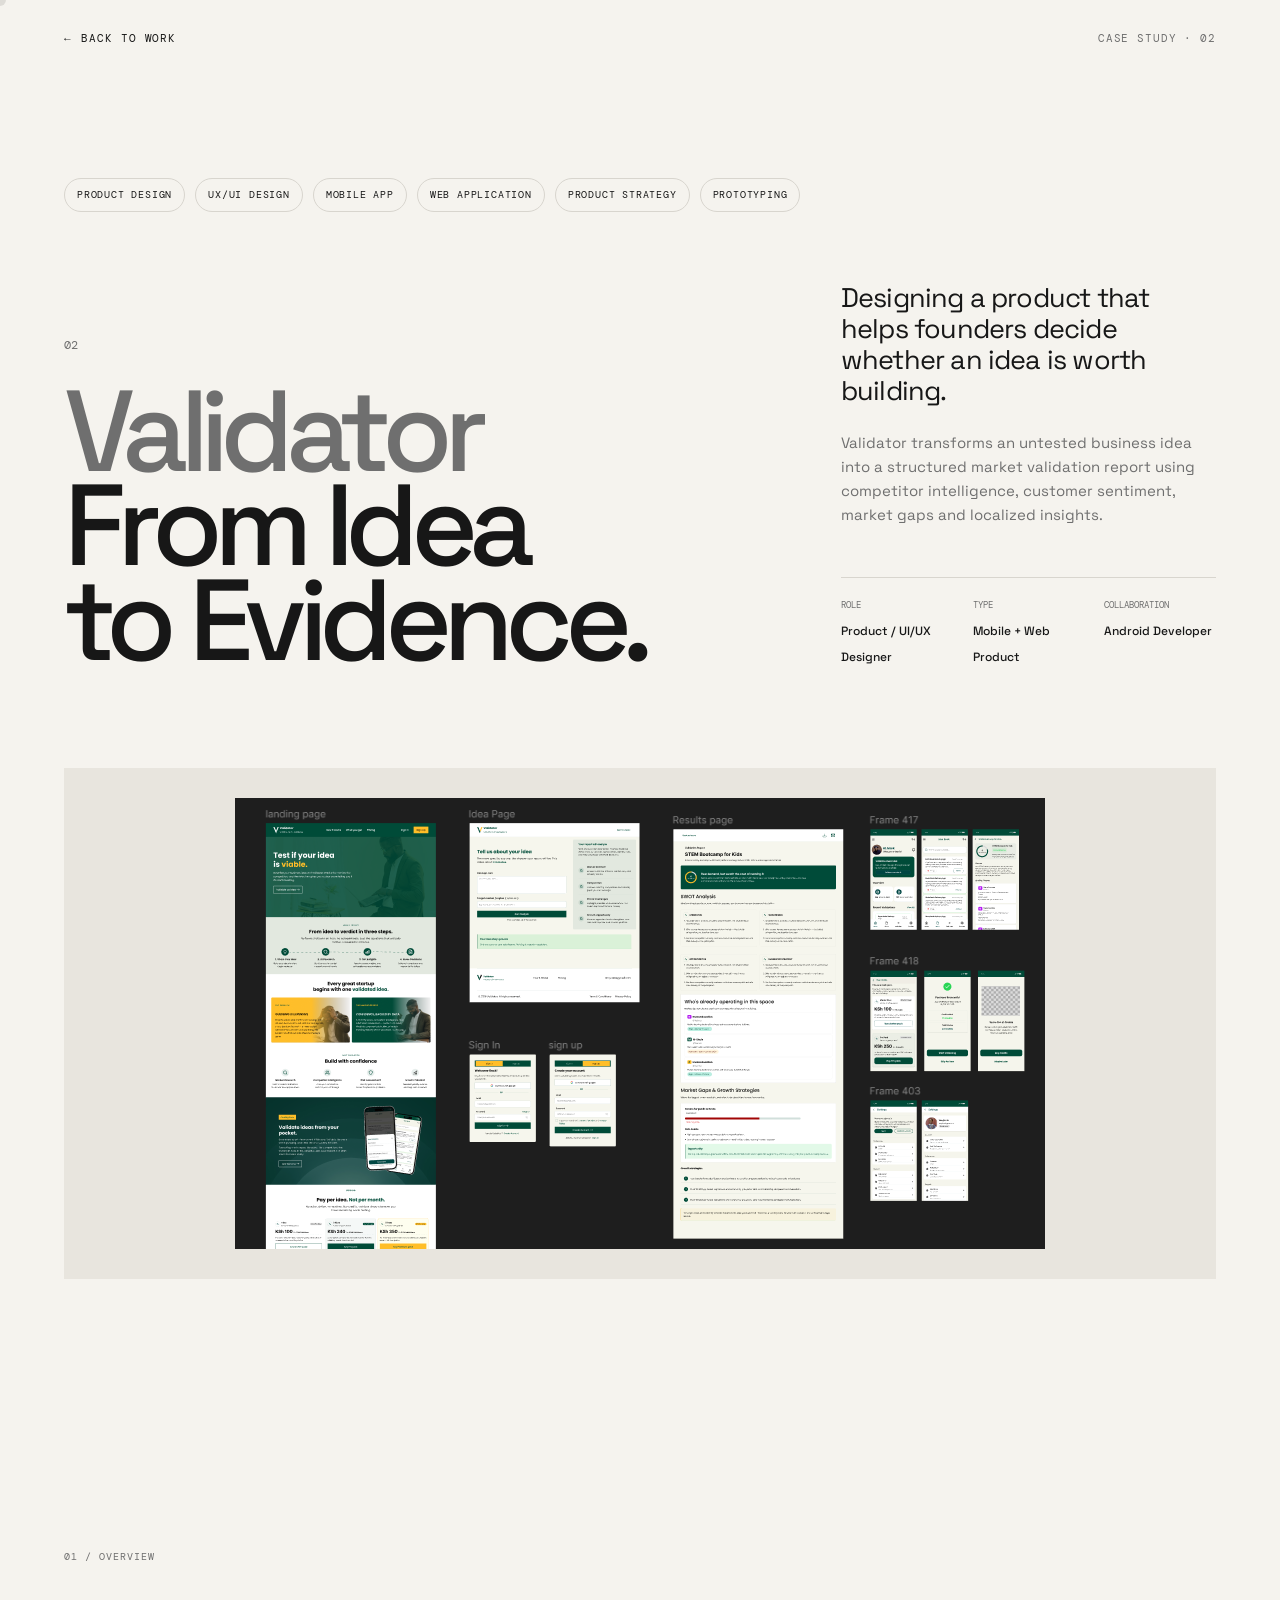
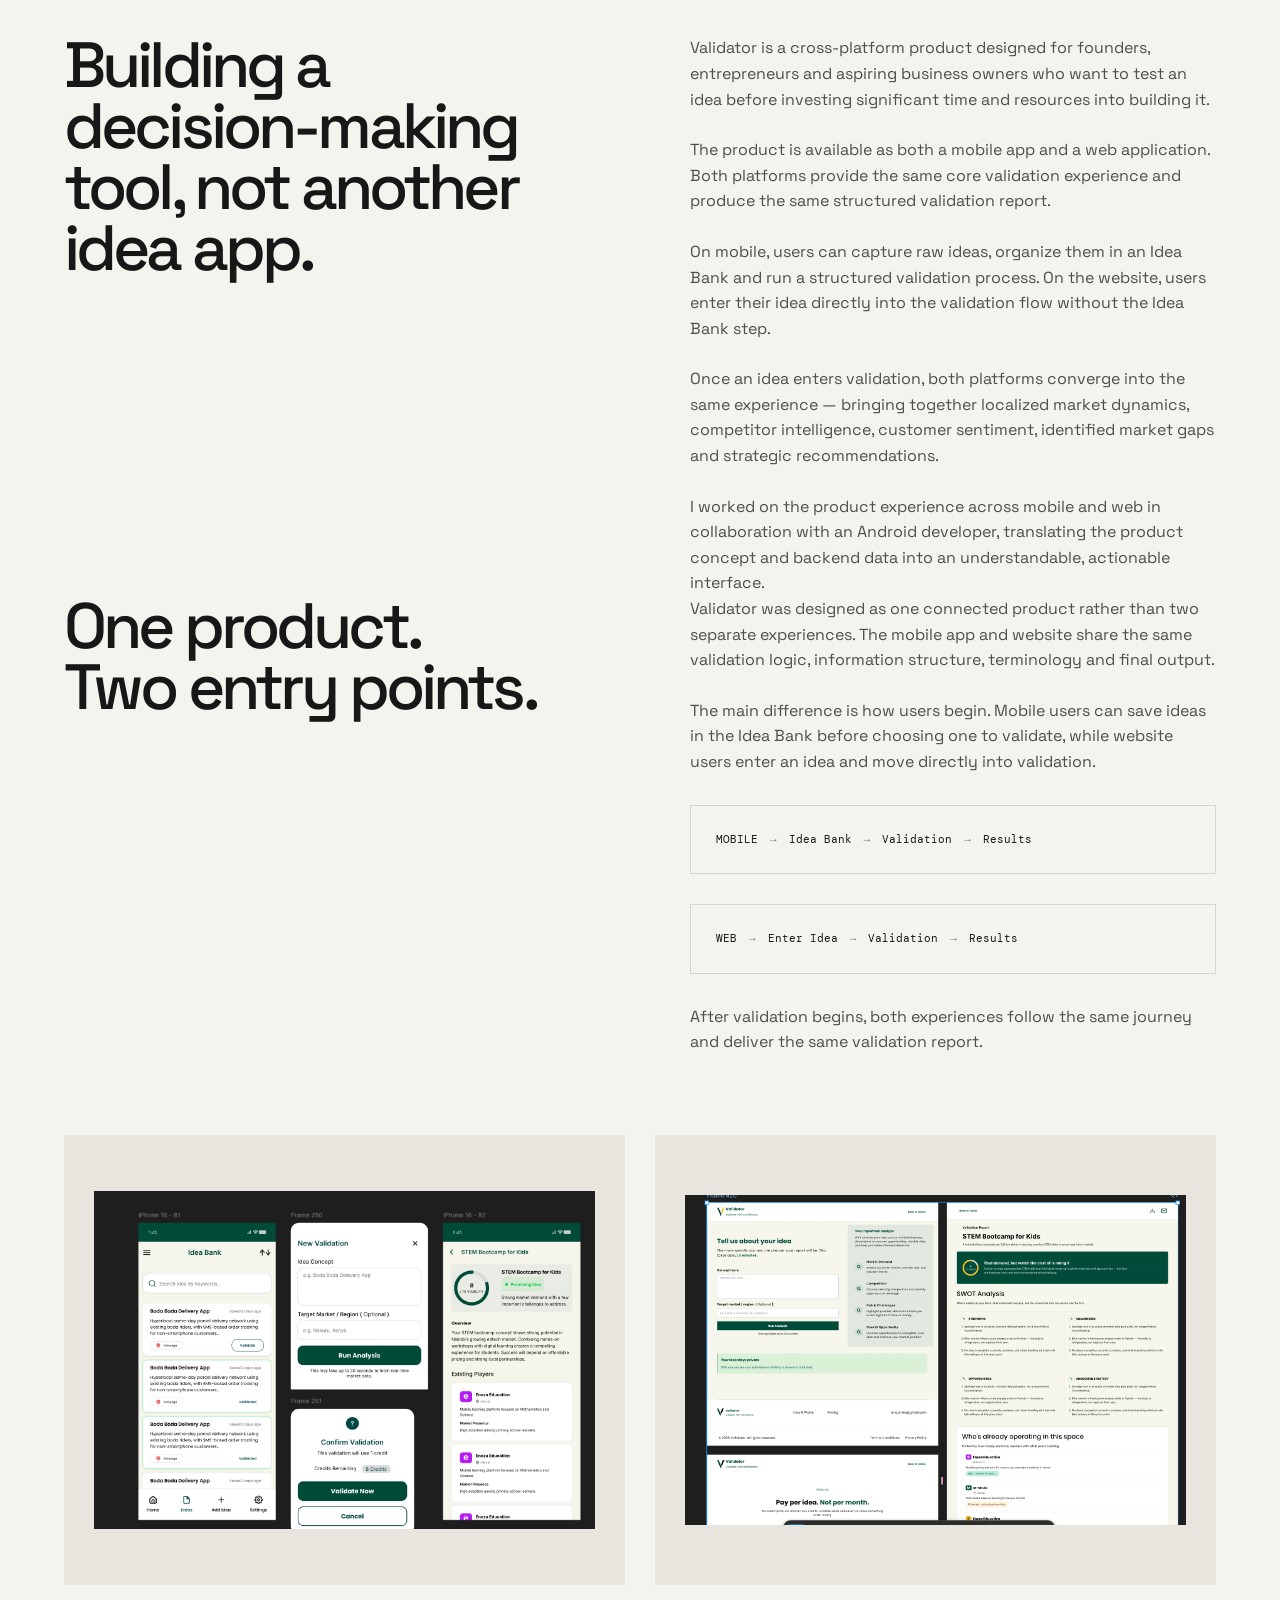
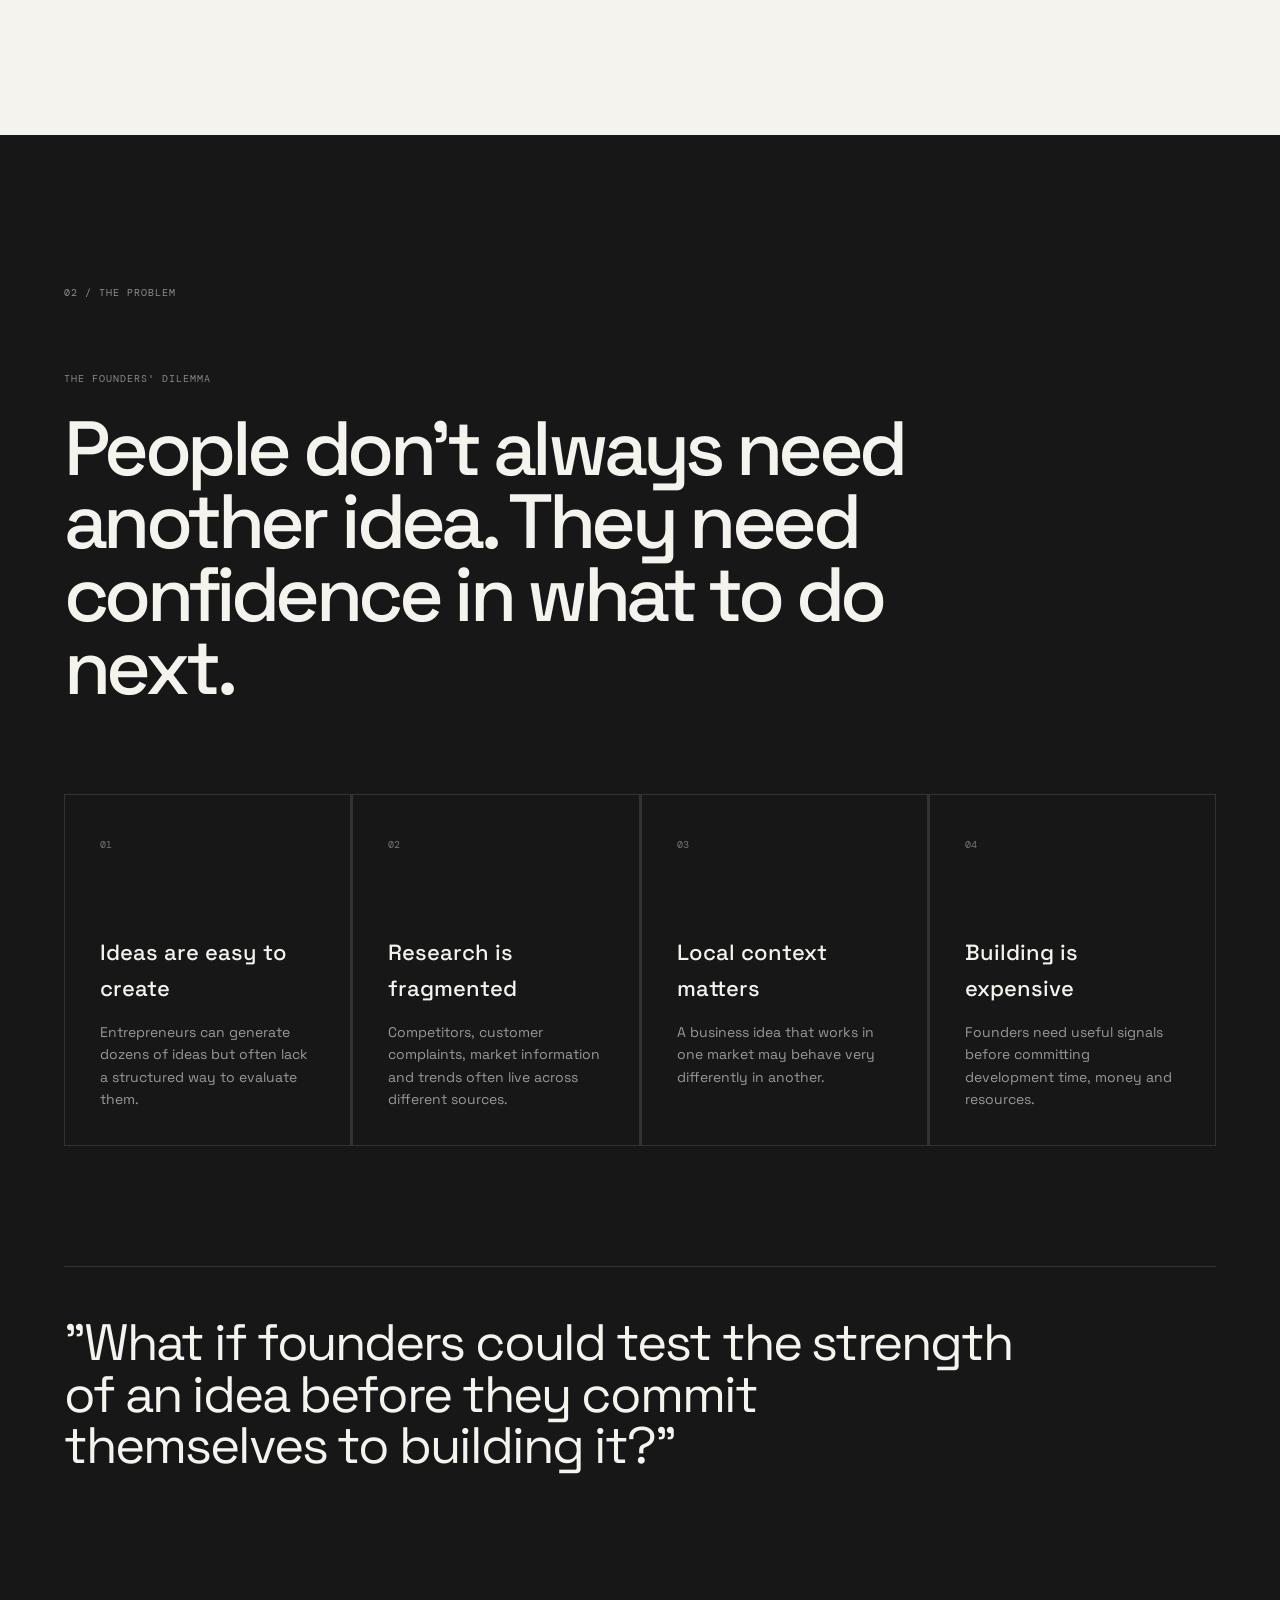
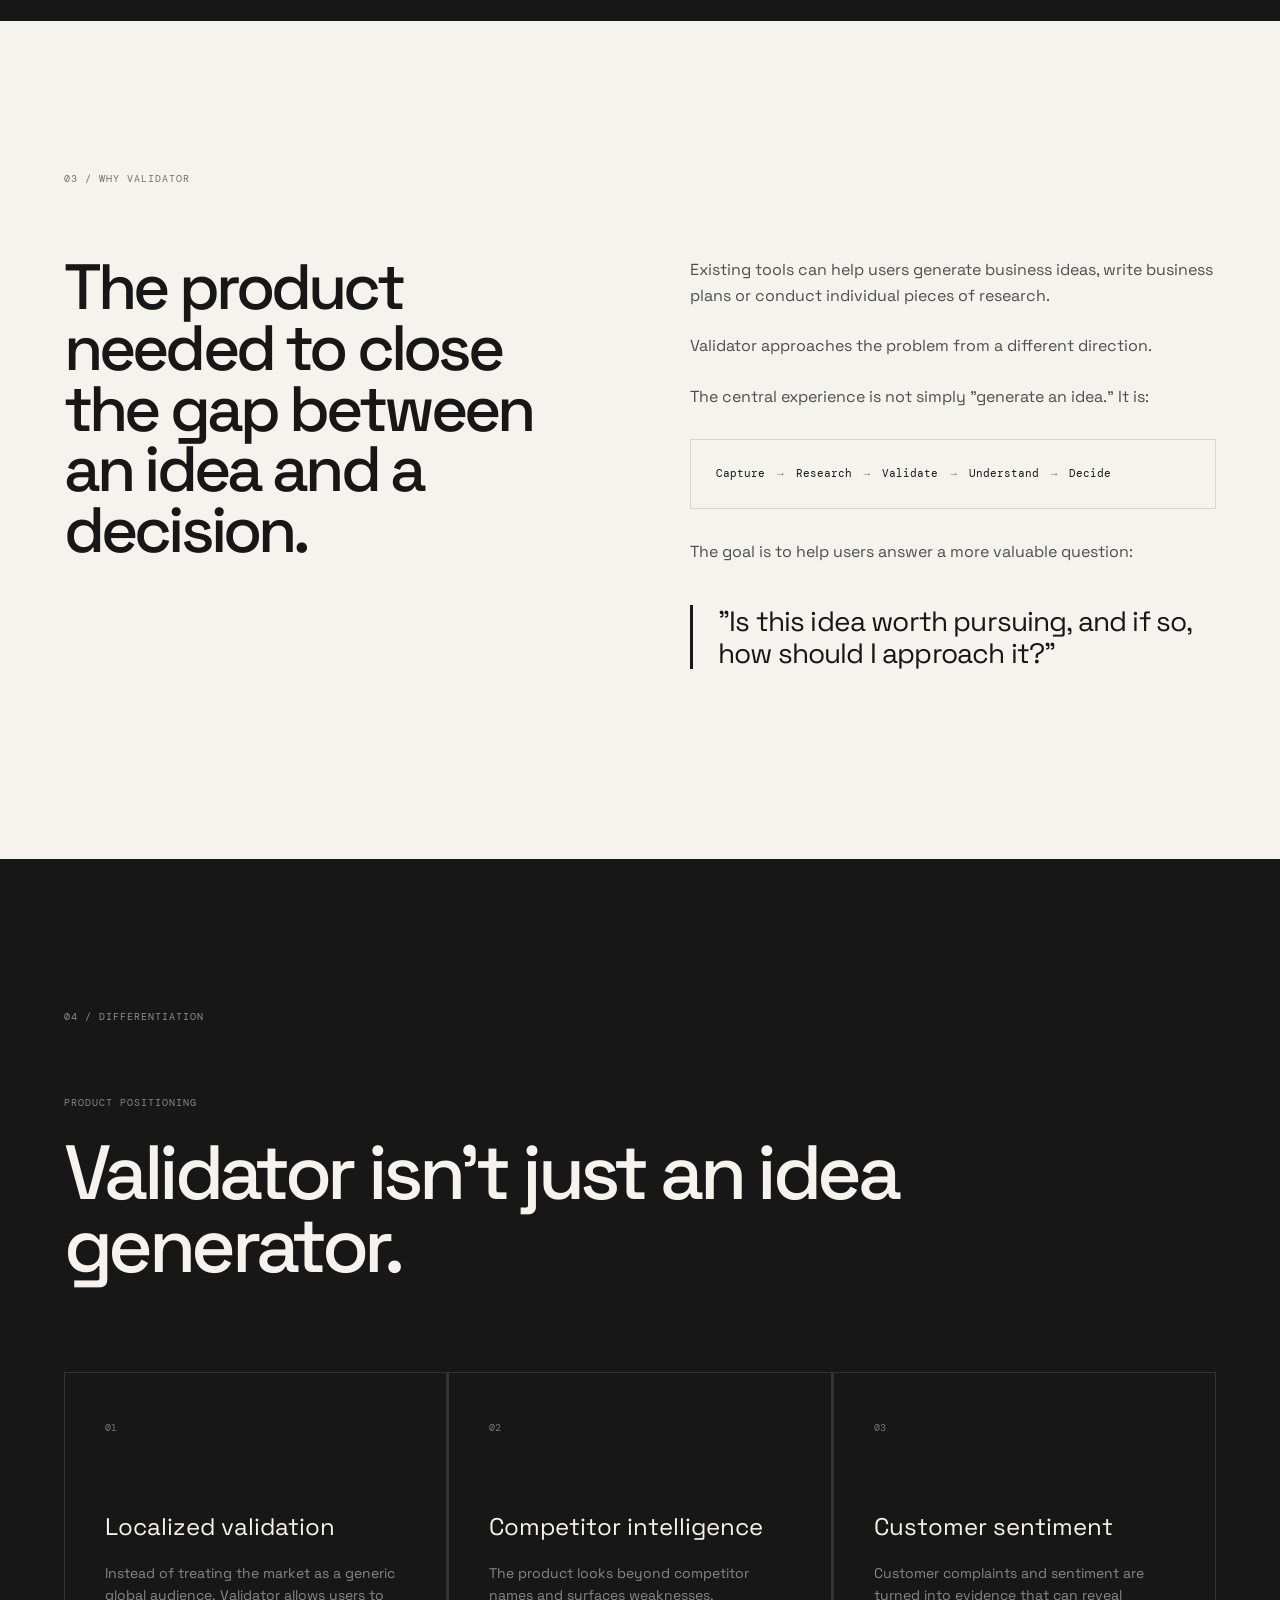
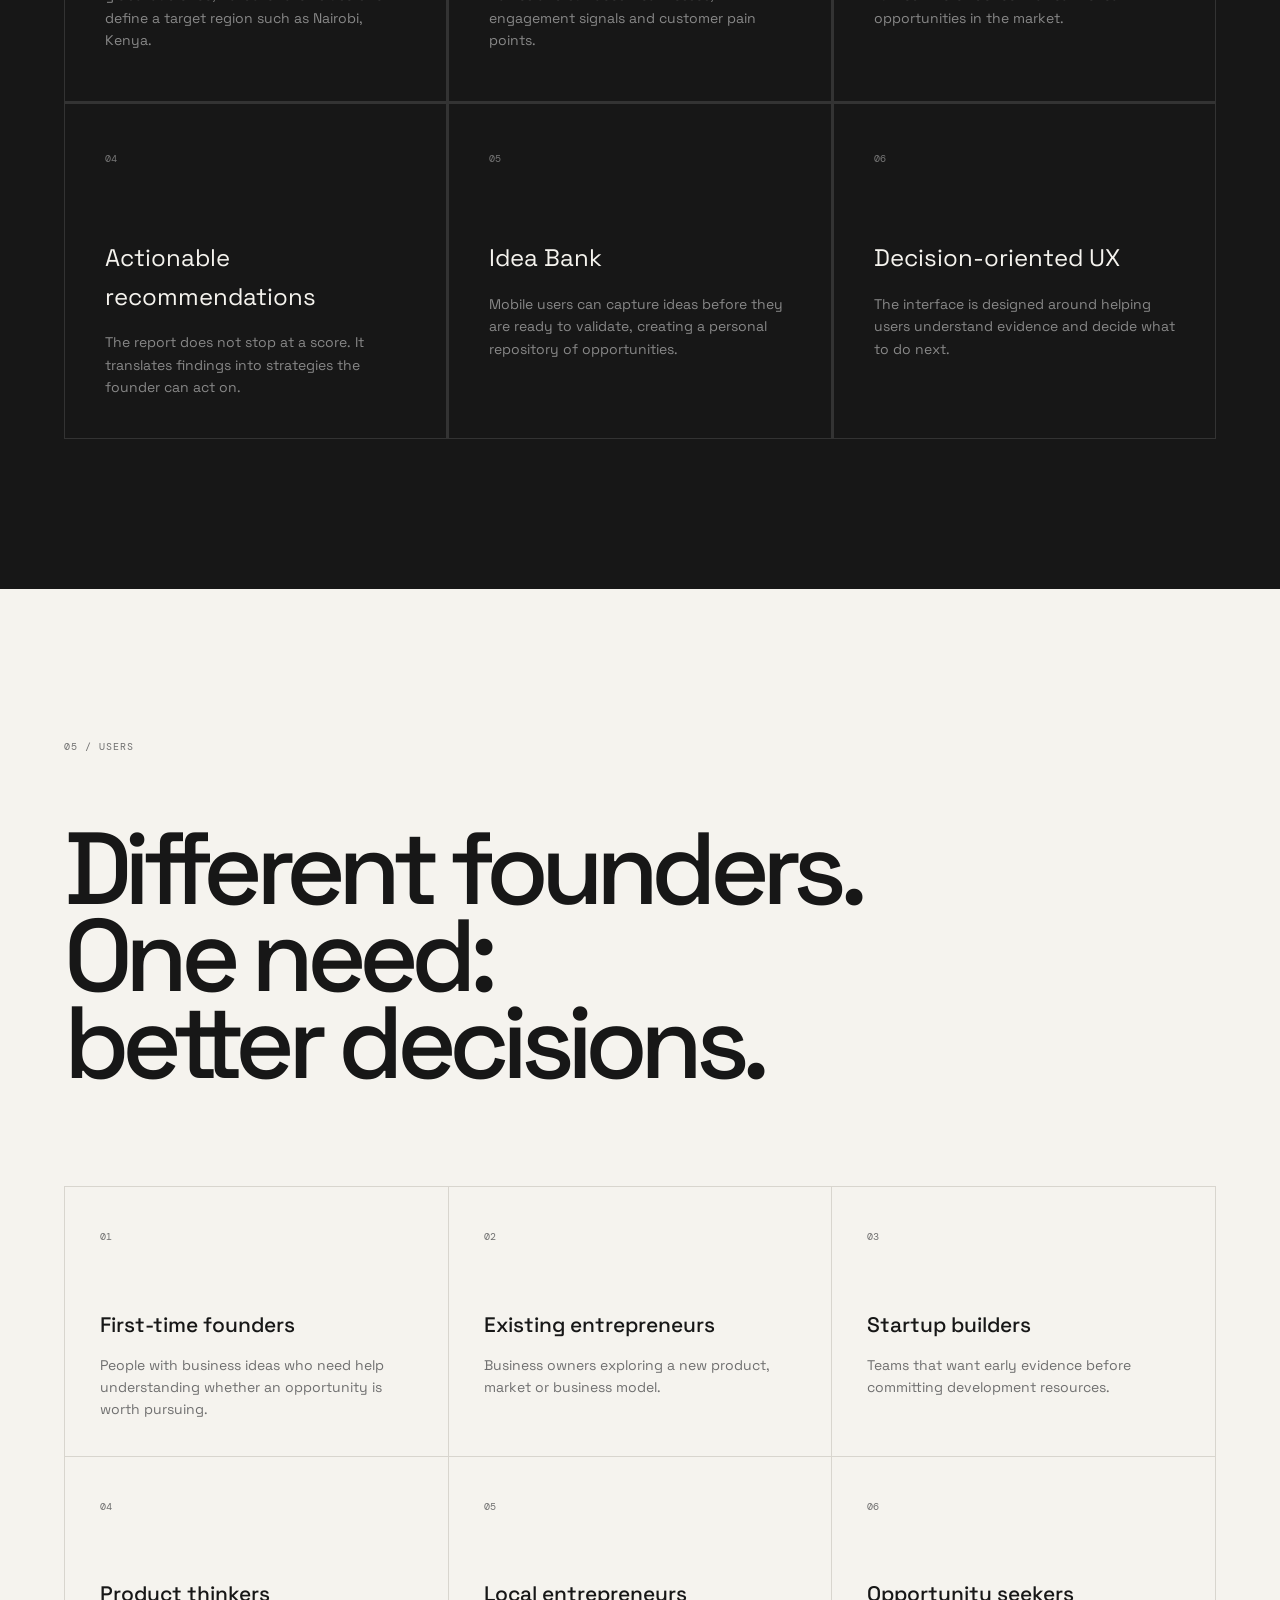
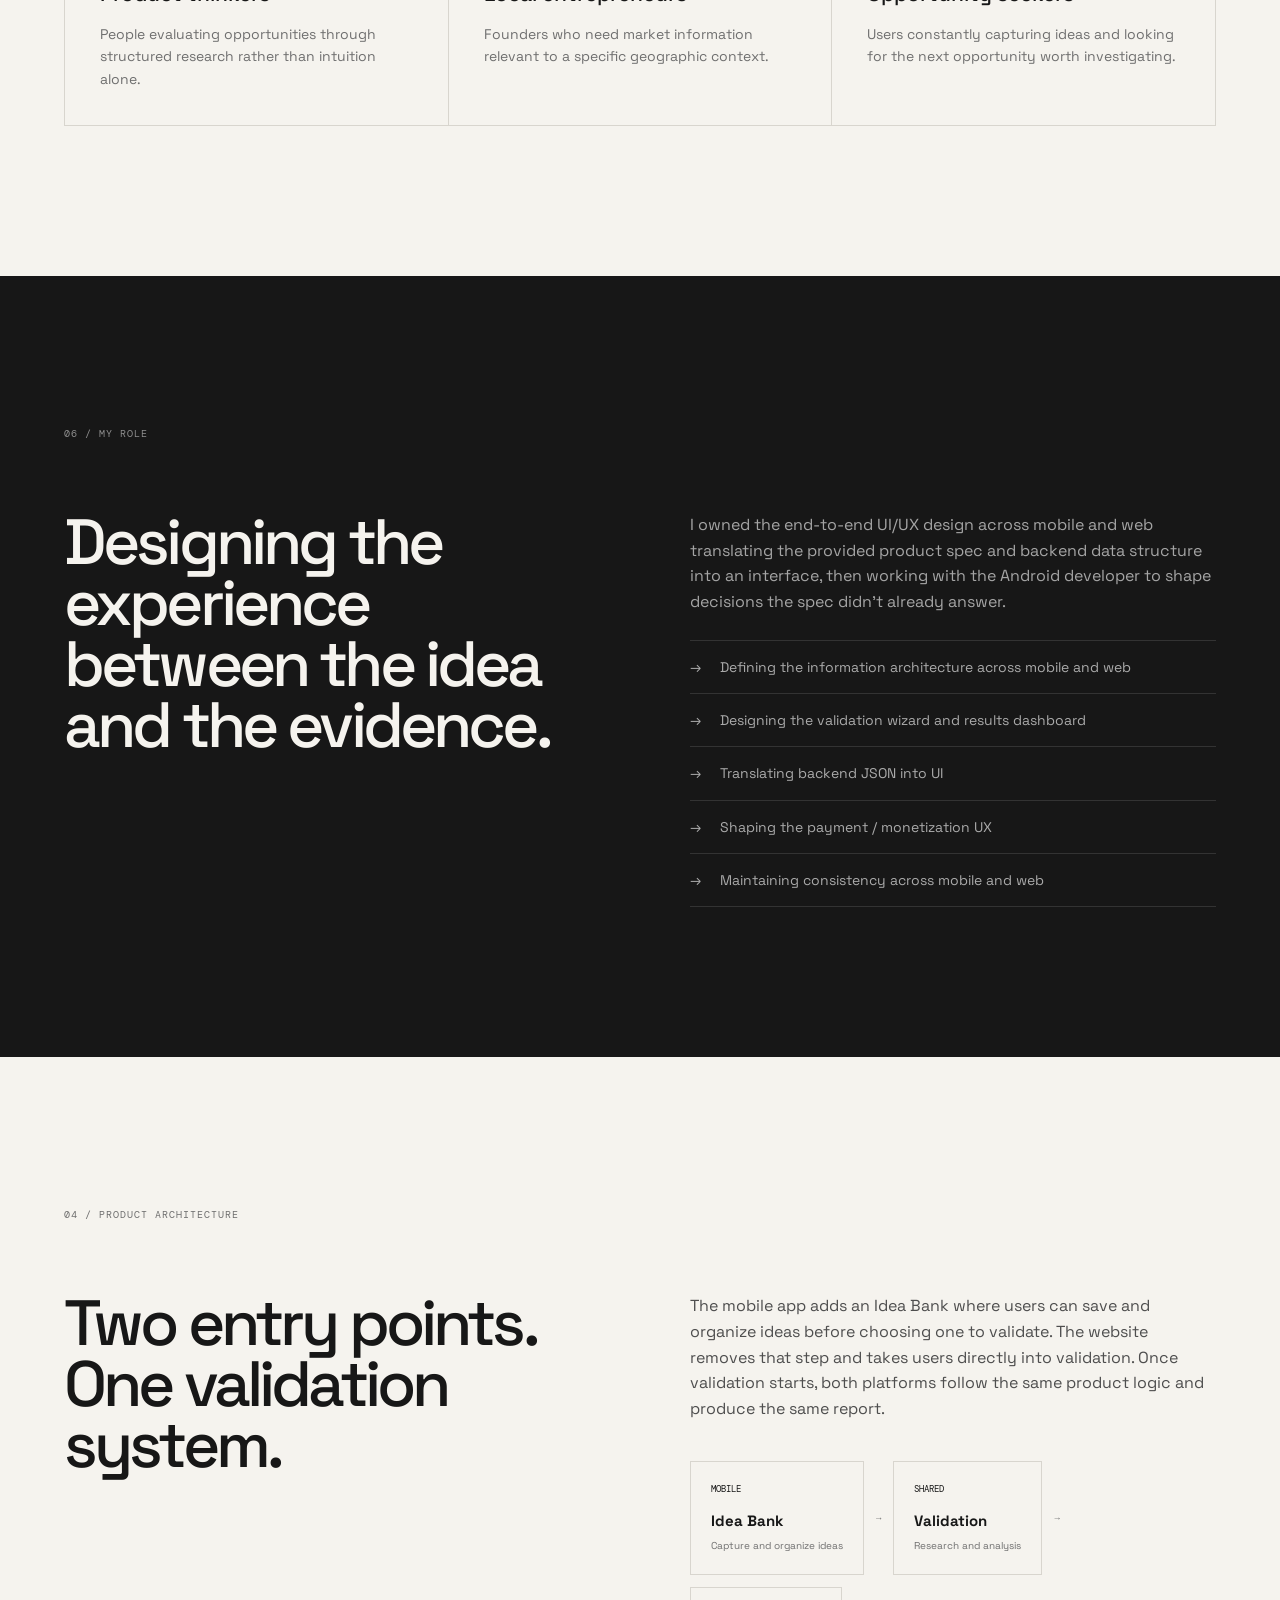
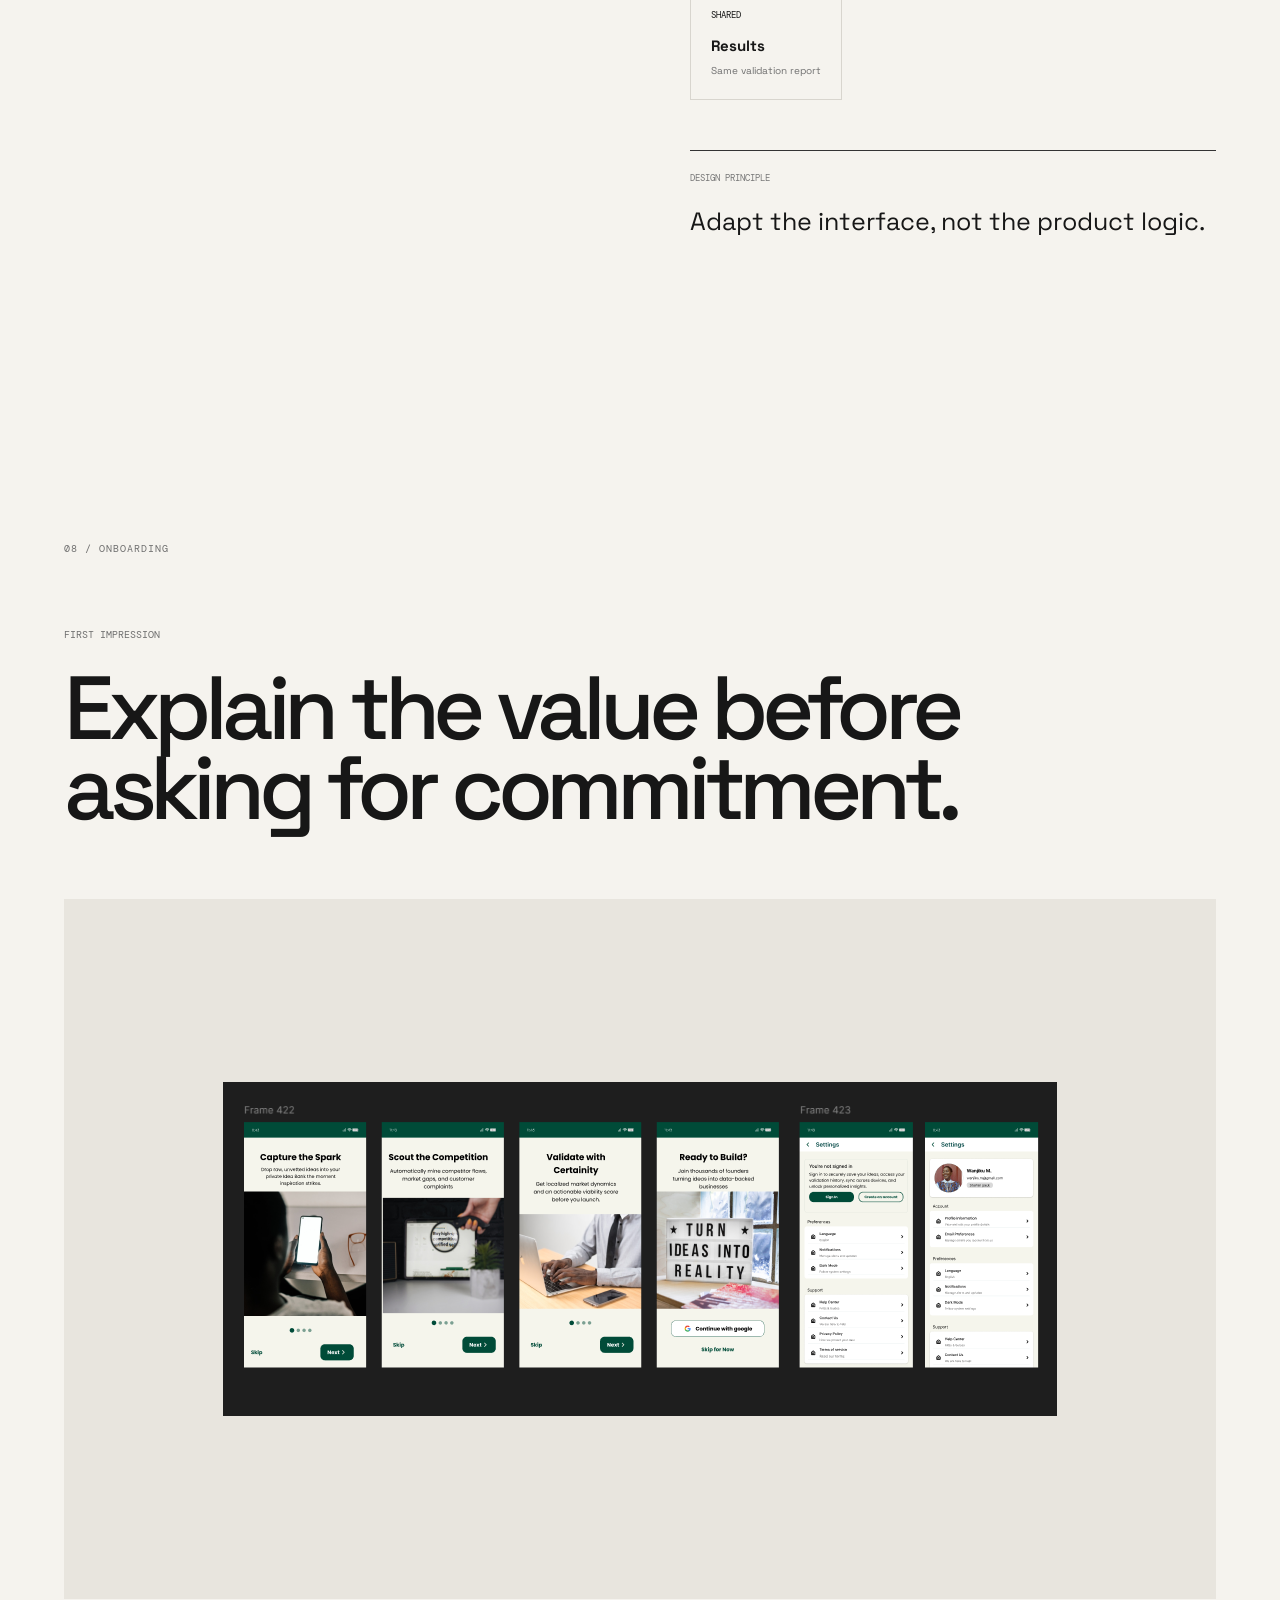
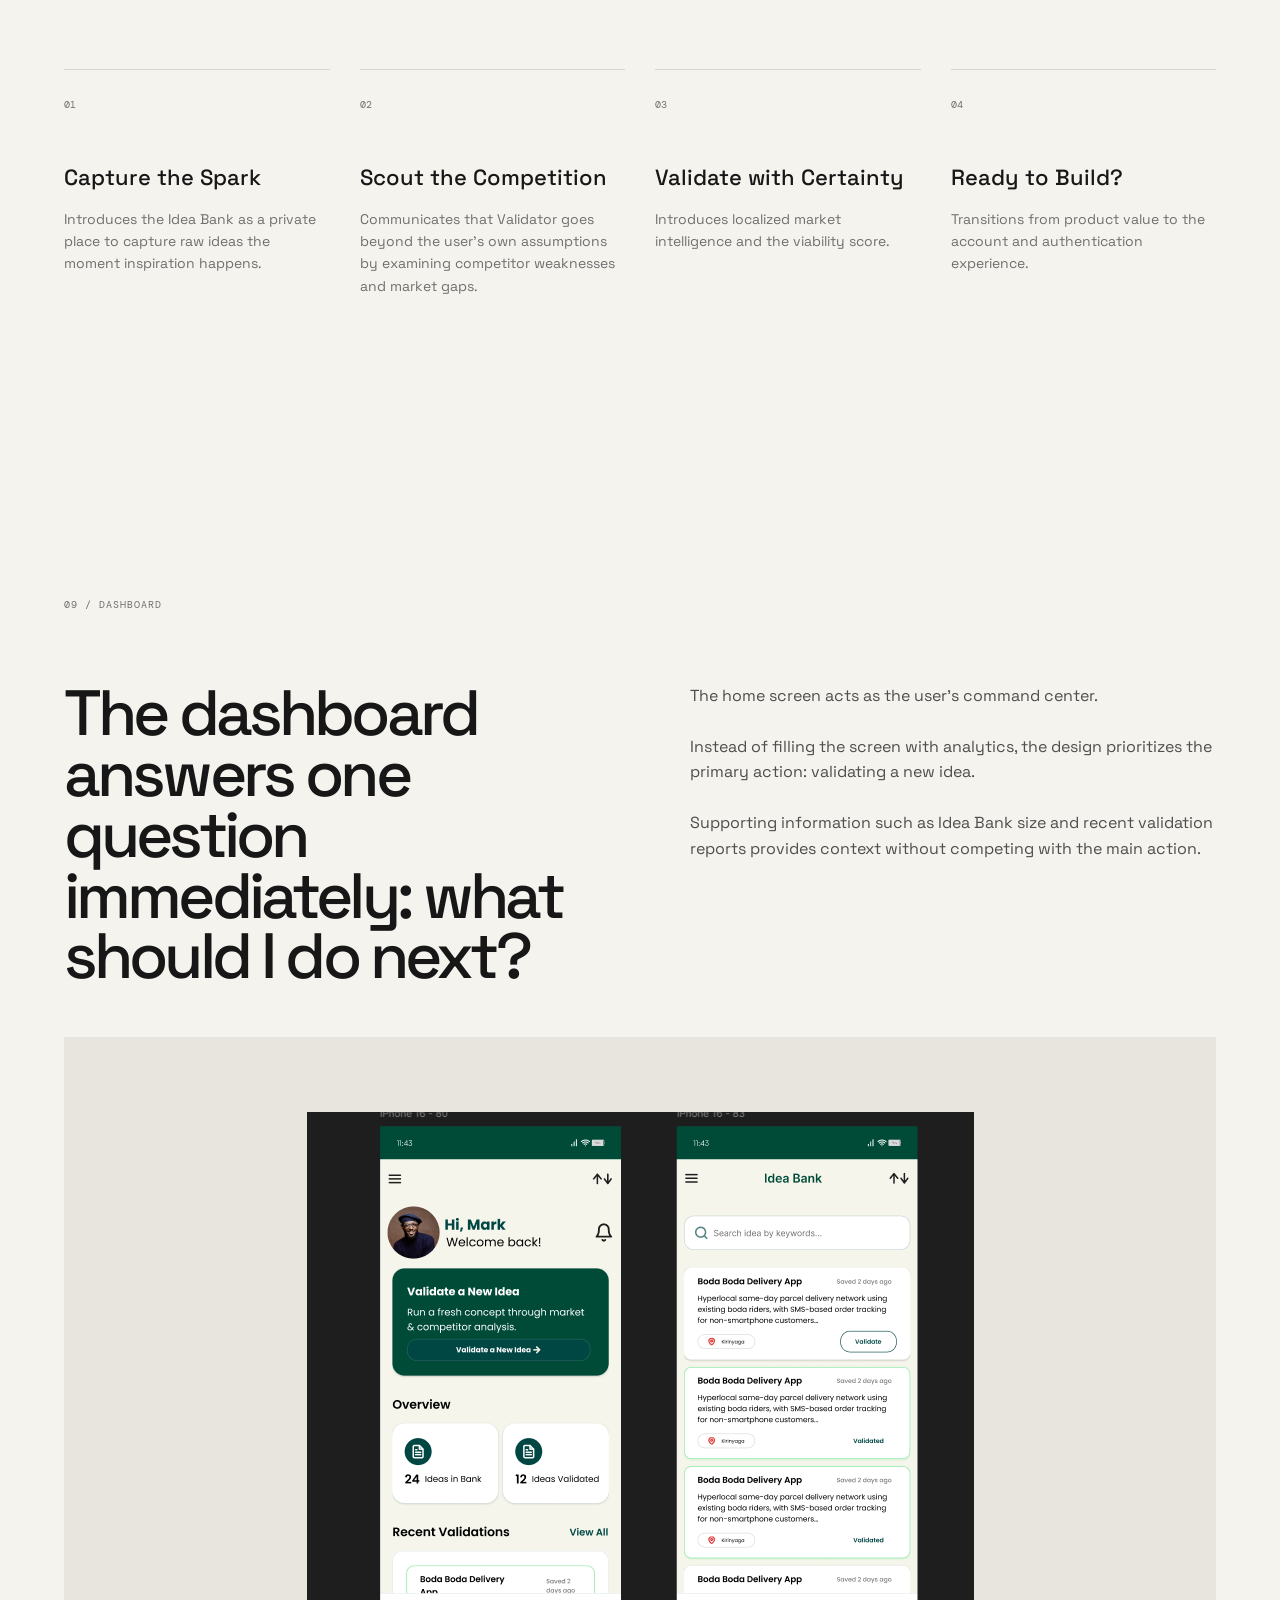
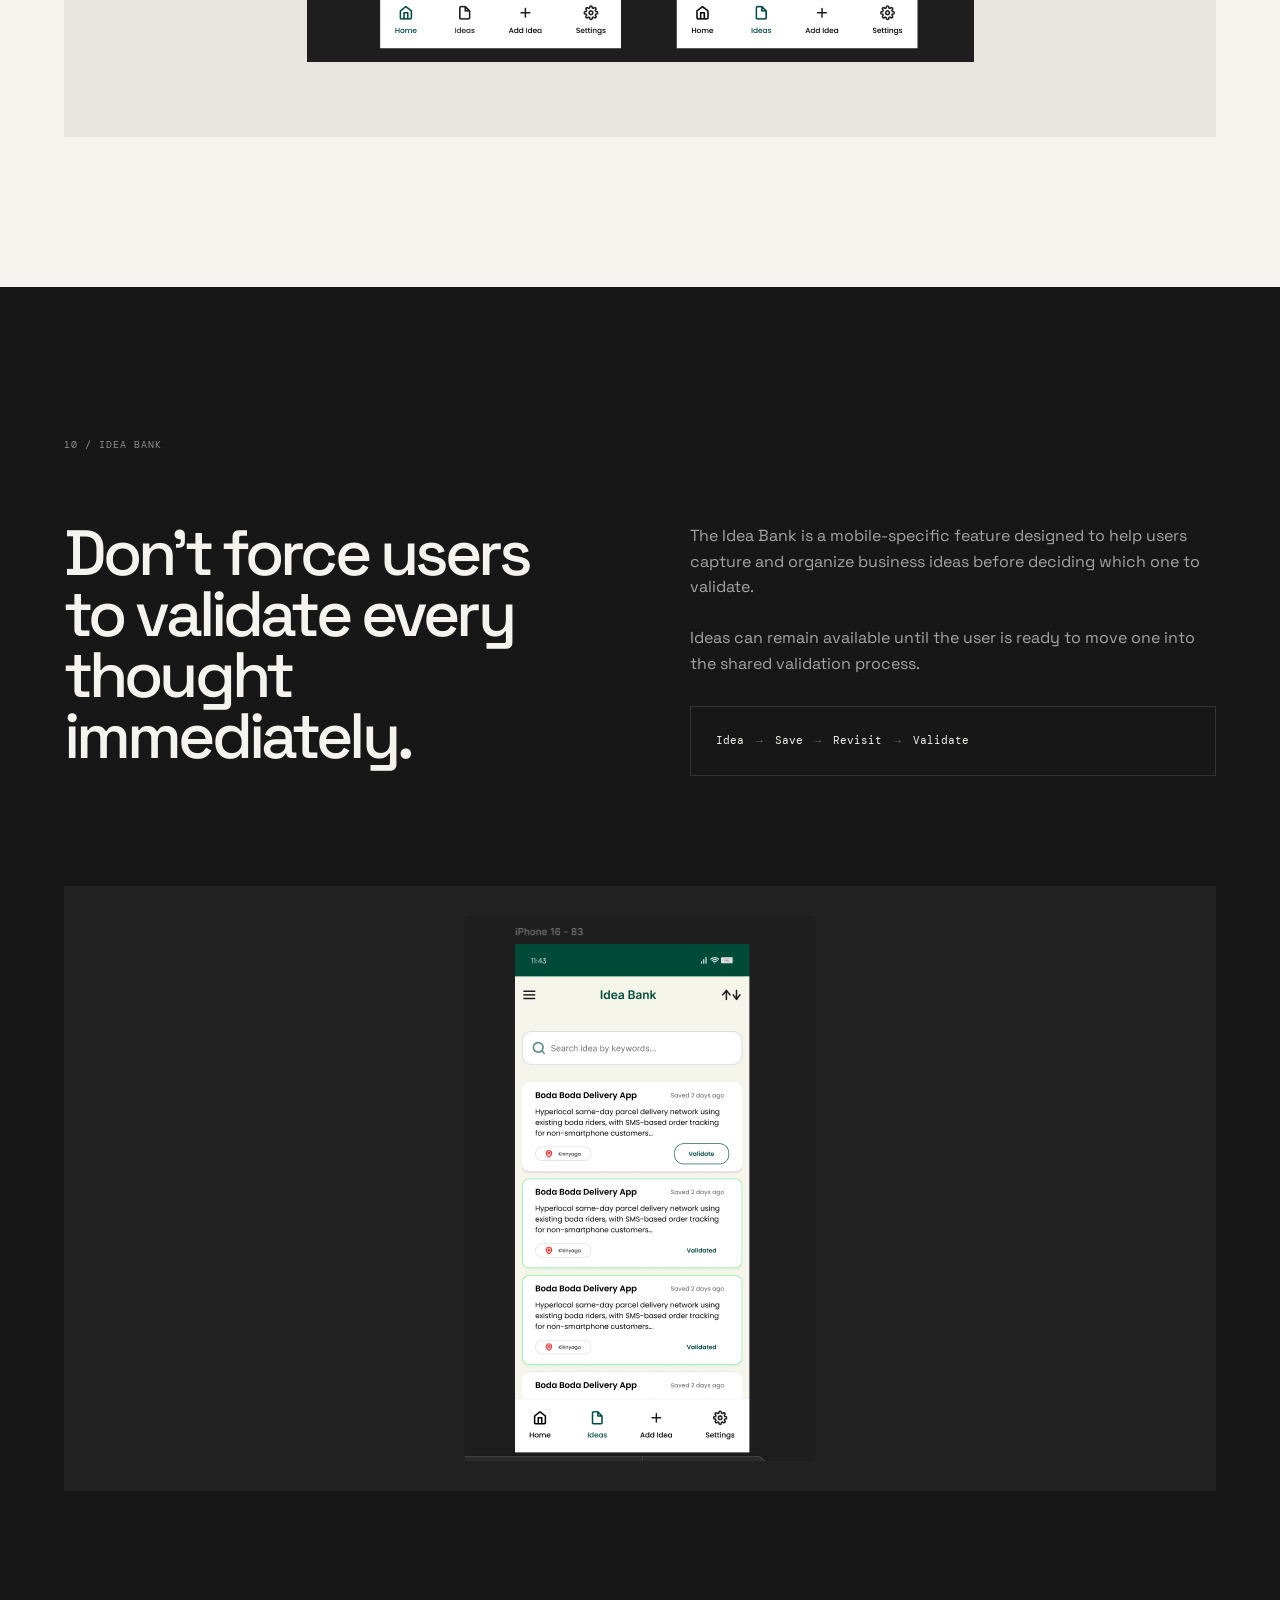
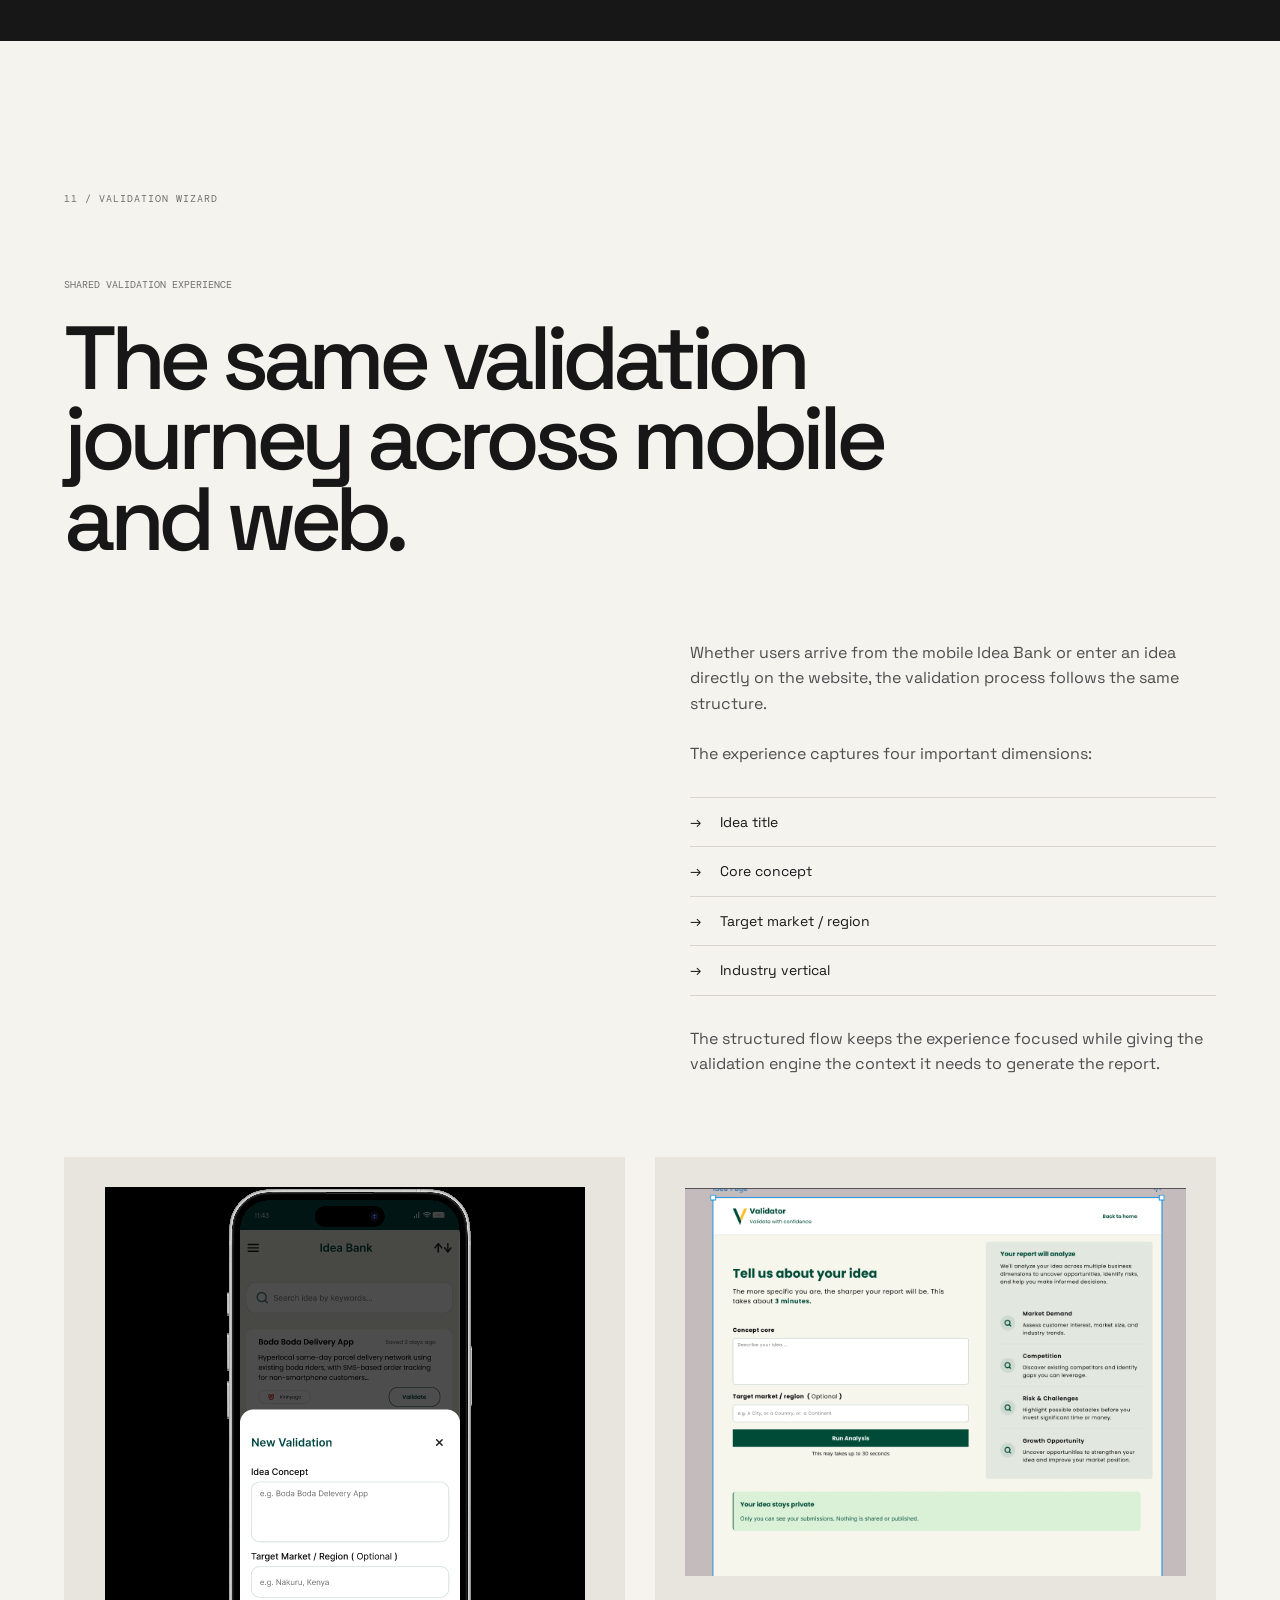
==== commit 9dbf445a: "Revise UI/UX role description and product architecture" ====
--- a/case-studies/validator-case-study.html
+++ b/case-studies/validator-case-study.html
@@ -1051,54 +1051,25 @@
 
           <p>
 
-            My role focused on translating the
-            product concept and backend information
-            into a clear and usable experience across
-            both mobile and web.
-
-          </p>
-
-
-          <ul class="role-list light-list">
-
-            <li>
-              Understanding the product concept
-            </li>
+            I owned the end-to-end UI/UX design across
+            mobile and web translating the provided
+            product spec and backend data structure into
+            an interface, then working with the Android
+            developer to shape decisions the spec didn't
+            already answer.
+
+          </p>
+
+ <ul class="role-list light-list">
 
             <li>
               Defining the information architecture
+              across mobile and web
             </li>
 
             <li>
-              Mapping key user journeys
-            </li>
-
-            <li>
-              Designing the mobile app experience
-            </li>
-
-            <li>
-              Designing the web application experience
-            </li>
-
-            <li>
-              Structuring the mobile Idea Bank
-            </li>
-
-            <li>
-              Designing the validation wizard
-            </li>
-
-            <li>
-              Designing the results dashboard
-            </li>
-
-            <li>
-              Designing onboarding
-            </li>
-
-            <li>
-              Designing account and settings flows
+              Designing the validation wizard and
+              results dashboard
             </li>
 
             <li>
@@ -1106,7 +1077,7 @@
             </li>
 
             <li>
-              Exploring monetization and payment UX
+              Shaping the payment / monetization UX
             </li>
 
             <li>
@@ -1114,17 +1085,11 @@
               and web
             </li>
 
-            <li>
-              Collaborating with the Android developer
-            </li>
-
-            <li>
-              Iterating based on technical and
-              product discussions
-            </li>
-
           </ul>
 
+         
+              
+
         </div>
 
       </div>
@@ -1135,14 +1100,16 @@
 
 
     <!-- =========================================
-         PRODUCT ARCHITECTURE
+         04 / PRODUCT ARCHITECTURE
+         ("adapt the interface, not the product logic"
+         principle folded in here instead of its own section)
     ========================================== -->
 
     <section class="content-section">
 
 
       <div class="section-index">
-        07 / PRODUCT ARCHITECTURE
+        04 / PRODUCT ARCHITECTURE
       </div>
 
 
@@ -1162,37 +1129,13 @@
 
           <p>
 
-            The product architecture follows the
-            user's natural progression from entering
-            an idea to learning from its validation.
-
-          </p>
-
-
-          <p>
-
-            The mobile app provides an additional
-            Idea Bank where users can save and
-            organize ideas before choosing one to
-            validate.
-
-          </p>
-
-
-          <p>
-
-            The website removes that intermediate
-            step and allows users to enter an idea
-            directly into validation.
-
-          </p>
-
-
-          <p>
-
-            Once validation starts, both platforms
-            follow the same product logic and produce
-            the same structured validation report.
+            The mobile app adds an Idea Bank where
+            users can save and organize ideas before
+            choosing one to validate. The website
+            removes that step and takes users directly
+            into validation. Once validation starts,
+            both platforms follow the same product
+            logic and produce the same report.
 
           </p>
 
@@ -1262,88 +1205,20 @@
           </div>
 
 
-          <div class="architecture-flow">
-
-            <div>
-
-              <span>
-                WEB
-              </span>
-
-              <strong>
-                Enter Idea
-              </strong>
-
-              <small>
-                Start validation directly
-              </small>
-
-            </div>
-
+          <div class="principle">
 
             <span>
-              →
+              DESIGN PRINCIPLE
             </span>
 
-
-            <div>
-
-              <span>
-                SHARED
-              </span>
-
-              <strong>
-                Validation
-              </strong>
-
-              <small>
-                Research and analysis
-              </small>
-
-            </div>
-
-
-            <span>
-              →
-            </span>
-
-
-            <div>
-
-              <span>
-                SHARED
-              </span>
-
-              <strong>
-                Results
-              </strong>
-
-              <small>
-                Same validation report
-              </small>
-
-            </div>
+            <strong>
+
+              Adapt the interface,
+              not the product logic.
+
+            </strong>
 
           </div>
-
-        </div>
-
-      </div>
-
-
-      <div class="design-image">
-
-        <div class="image-placeholder tall">
-
-          <span>
-            PRODUCT FLOW / INFORMATION ARCHITECTURE
-          </span>
-
-          <small>
-            Mobile: Idea Bank → Validation → Results
-            <br>
-            Web: Enter Idea → Validation → Results
-          </small>
 
         </div>
 
@@ -3437,4 +3312,4 @@
 
 </body>
 
-</html>+</html>
